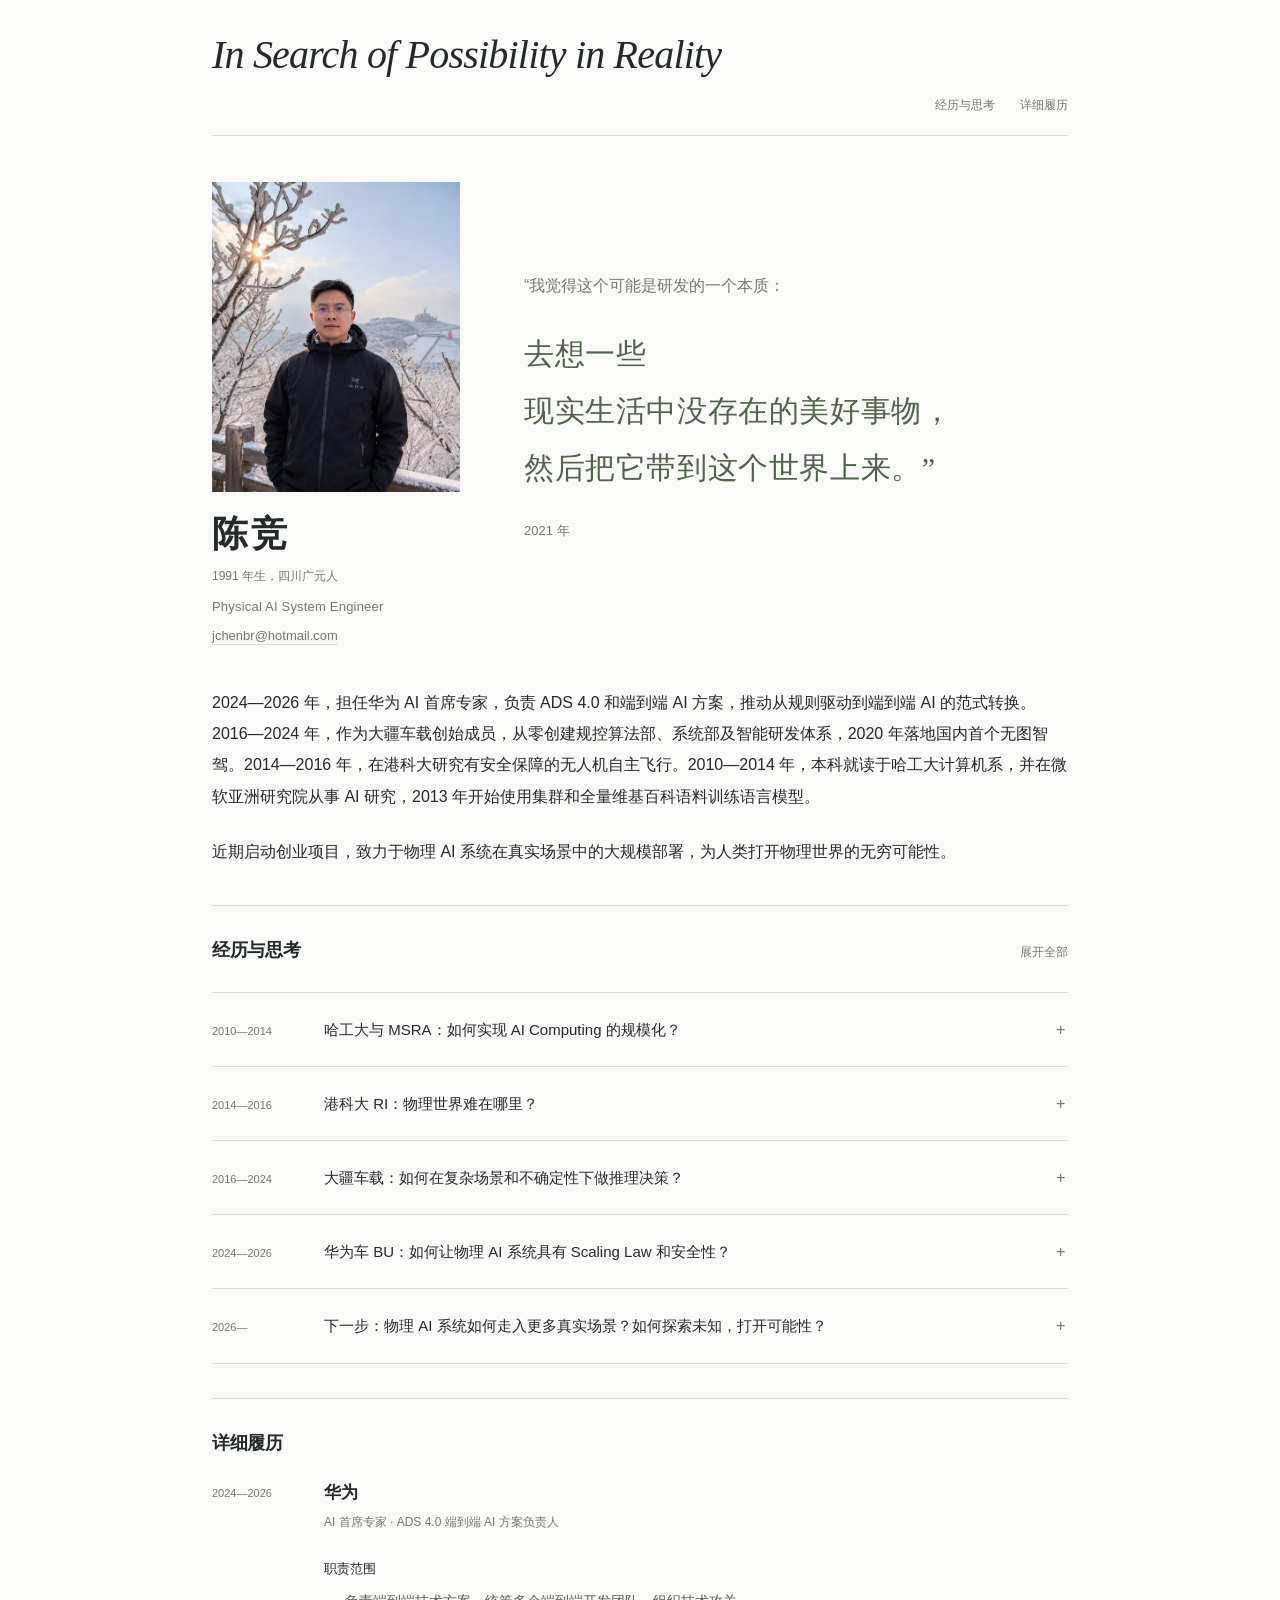
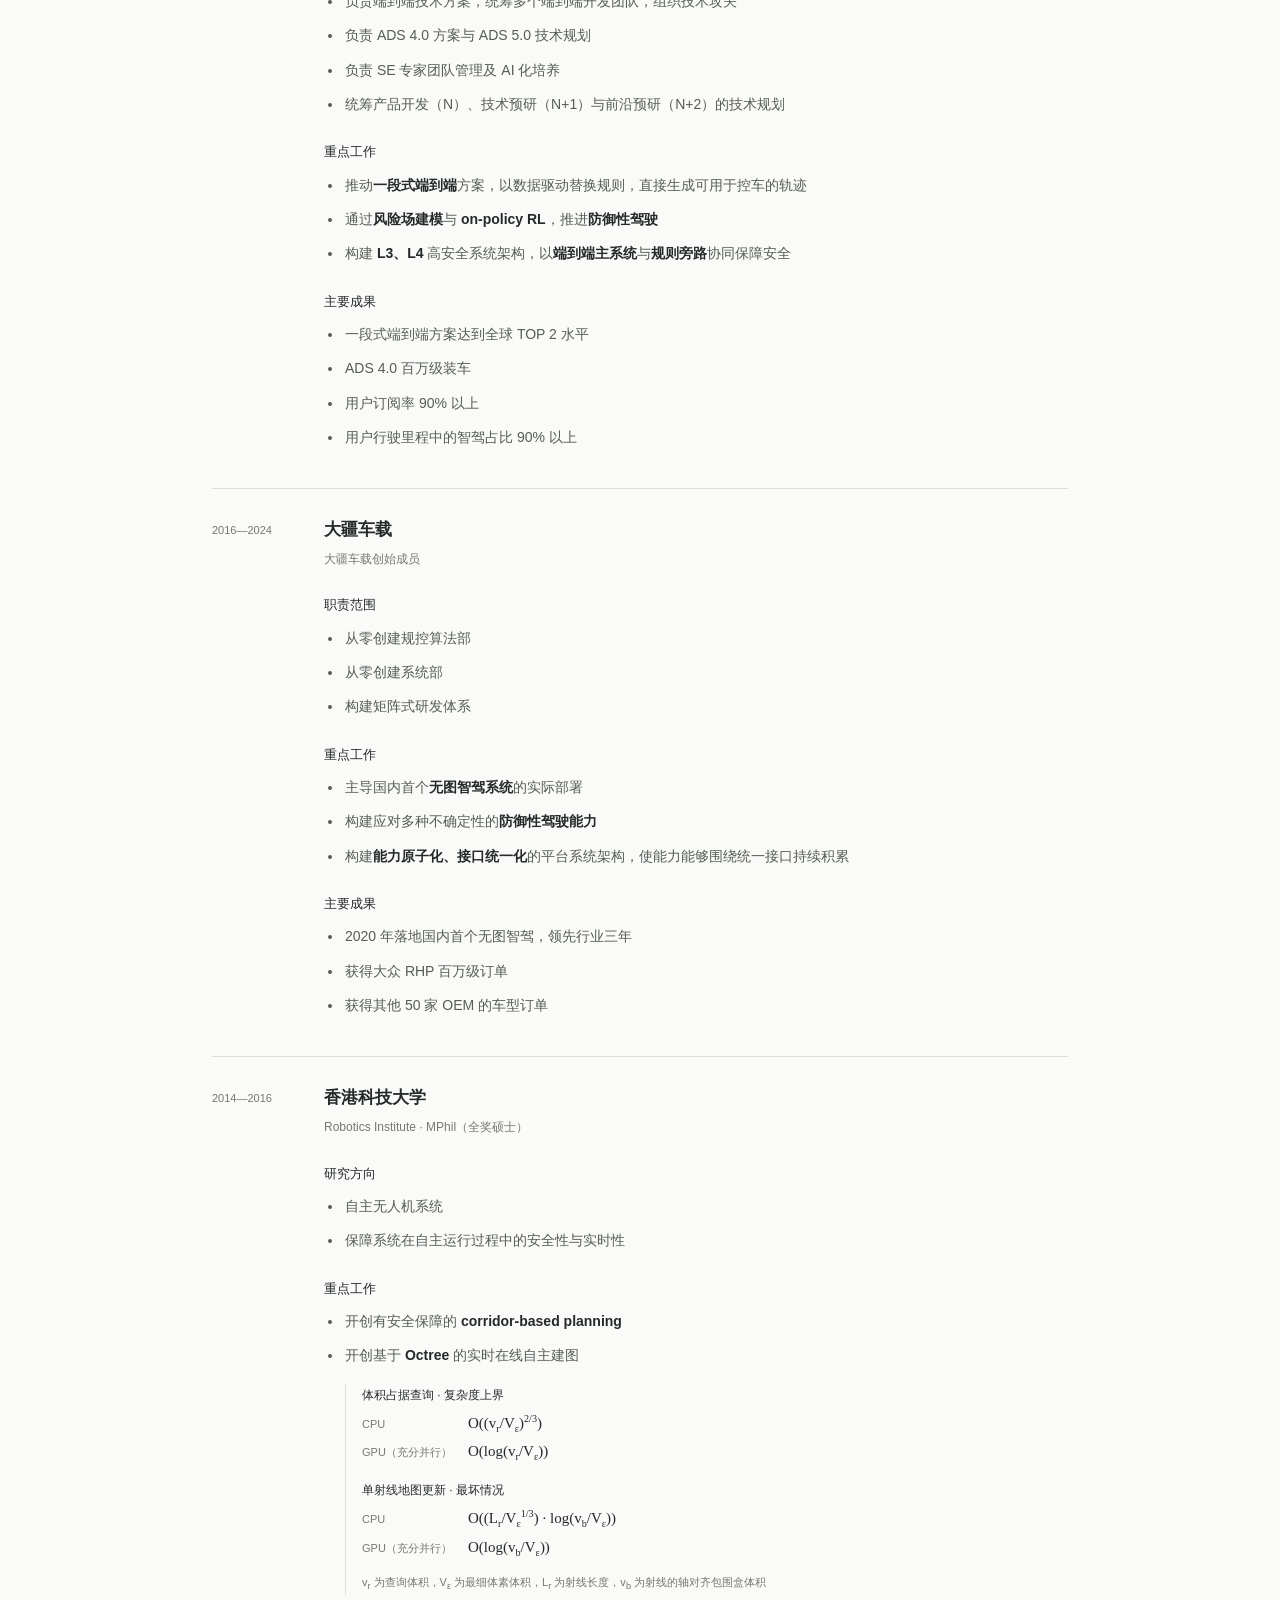
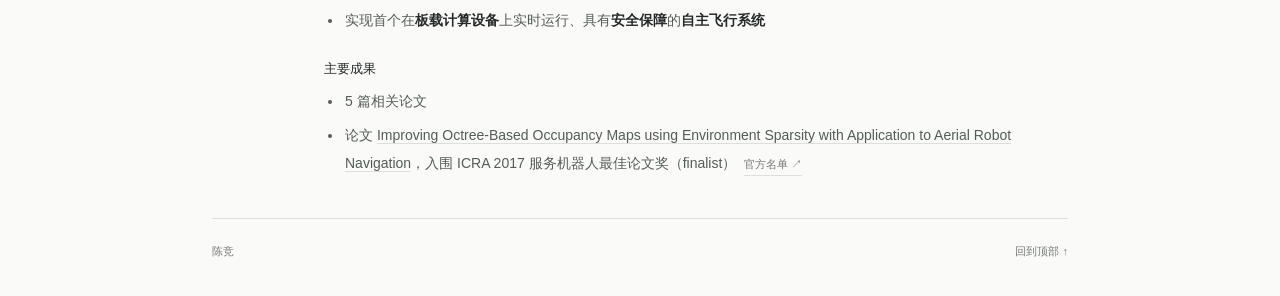
==== index.html @ fc092882 "Refresh published stylesheet reference" ====
<!doctype html>
<html lang="zh-CN">
<head>
<meta charset="utf-8"><meta name="viewport" content="width=device-width,initial-scale=1">
<title>In Search of Possibility in Reality</title>
<meta name="description" content="陈竞，醒物创始人，1991年生，四川广元人。从AI Computing、无人机自主飞行、无图智驾到ADS 4.0，关于物理AI系统、复杂性与不确定性的经历与思考。">
<meta name="theme-color" content="#fafaf8"><link rel="canonical" href="https://chenjing.net/"><link rel="stylesheet" href="styles.css?hash=1bf4bcde50">
</head>
<body><a class="skip" href="#main">跳到正文</a><div class="page">
<header class="header"><h1 class="page-title"><a class="home" href="#main">In Search of Possibility in Reality</a></h1><nav aria-label="主导航"><a href="#journey">经历与思考</a><a href="#resume">详细履历</a></nav></header>
<main id="main">
<section class="intro" aria-labelledby="name">
<div class="hero">
<figure class="portrait-block"><img class="portrait" src="assets/portrait.jpg" alt="陈竞在冬日雪景中的照片" width="1122" height="1402" fetchpriority="high"><figcaption class="identity"><h2 id="name">陈竞</h2><p class="personal">1991 年生，四川广元人</p><p class="position">Physical AI System Engineer</p><p class="email"><a href="mailto:jchenbr@hotmail.com">jchenbr@hotmail.com</a></p></figcaption></figure>
<!-- 引言逐字据旧 BP 第 2 页：tmp/people_restore/candidate.pptx；已核对 tmp/people_restore/render/page-02.png。尚未核对晚点原采访截图。 -->
<figure class="quote-block"><blockquote><p class="quote-lead">“我觉得这个可能是研发的一个本质：</p><p class="quote-main"><span>去想一些</span><span>现实生活中没存在的美好事物，</span><span>然后把它带到这个世界上来。”</span></p></blockquote><figcaption>2021 年</figcaption></figure>
</div>
<div class="intro-description">
<p><span class="year-range">2024—2026 年</span>，担任华为 AI 首席专家，负责 ADS 4.0 和端到端 AI 方案，推动从规则驱动到端到端 AI 的范式转换。<span class="year-range">2016—2024 年</span>，作为大疆车载创始成员，从零创建规控算法部、系统部及智能研发体系，2020 年落地国内首个无图智驾。<span class="year-range">2014—2016 年</span>，在港科大研究有安全保障的无人机自主飞行。<span class="year-range">2010—2014 年</span>，本科就读于哈工大计算机系，并在微软亚洲研究院从事 AI 研究，2013 年开始使用集群和全量维基百科语料训练语言模型。</p>
<p class="thesis">近期启动创业项目，致力于物理 AI 系统在真实场景中的大规模部署，为人类打开物理世界的无穷可能性。</p>
</div></section>
<section class="journey section" id="journey" aria-labelledby="journey-title"><div class="section-heading"><h2 id="journey-title">经历与思考</h2><button class="expand-all" type="button" aria-expanded="false">展开全部</button></div>
<details class="chapter" id="msra"><summary><span class="chapter-date">2010—2014</span><span class="chapter-summary">哈工大与 MSRA：如何实现 AI Computing 的规模化？</span><span class="toggle" aria-hidden="true"></span></summary><div class="chapter-body">
<p>本科期间，我们参加了 ACM-ICPC 编程竞赛，关注如何衡量计算效率，以及通过哪些方法，更高效地使用有限的算力。</p>
<p>2013 年，在微软亚洲研究院（MSRA）围绕语言模型与命名实体识别（NER）开展研究时，我们进一步追问：</p>
<h3>能否将计算能力转化为可扩展的信息处理能力？</h3>
<p><strong>能。这就是 AI Computing。</strong></p>
<p>AI Computing 的规模化，涉及三个核心问题：</p>
<h4>算力：如何让计算资源可规模化扩展？</h4>
<p><strong>集群。</strong></p>
<p>通过集群组织和调度大量节点，让计算资源能够规模化扩展。当时，我们借助约 2,000–3,000 个节点的 Cosmos 集群，开展大规模的数据处理与模型训练。</p>
<h4>数据：如何让数据可规模化扩展？</h4>
<p><strong>互联网数据。</strong></p>
<p>互联网持续积累的自然语言语料，让数据规模能够不断扩展。当时，我们以全量维基百科语料开展语言模型与命名实体识别研究。</p>
<h4>模型：能力能否随规模增长？</h4>
<p><strong>神经网络（Neural Network）。</strong></p>
<p>在当时的探索中，我们发现 SVM、决策树等方法的扩展性并不理想。MLP 则展现出吸收更多数据、学习较统一表征的潜力，减少了对任务特化设计的依赖，也让我们看到了模型能力随数据和计算规模增长的路径。</p>
<p>我始终致力于让 AI Computing 走入现实，随后将这部分研究成果带入 Robotics 领域，开展机器人研究。</p>
</div></details>
<details class="chapter" id="hkust"><summary><span class="chapter-date">2014—2016</span><span class="chapter-summary">港科大 RI：物理世界难在哪里？</span><span class="toggle" aria-hidden="true"></span></summary><div class="chapter-body">
<p class="chapter-role">2014—2016 · 香港科技大学 Robotics Institute · 全奖硕士</p>
<p>在港科大，我研究无人机的实时自主规划，希望让它在对世界了解有限的条件下持续飞行，并获得安全保障。这也让我开始思考物理系统中的三个基本问题。</p>
<h3>物理世界中的系统，相比数字世界难在哪里？</h3>
<p>核心难点是<strong>不确定性，以及它随时间的传播与累积</strong>。</p>
<ul>
<li><strong>动态不确定性</strong>：世界本身就会变化。</li>
<li><strong>观测不确定性</strong>：传感器测出的距离，可能与真实距离有偏差。</li>
<li><strong>执行不确定性</strong>：同样的转弯指令，实际转过的角度可能不同。</li>
<li><strong>时序误差累积</strong>：每一步的小偏差，会影响后续的位置与判断。</li>
</ul>
<p>闭上眼睛走直线，就能体会这种困难：每一步都可能偏一点，又缺少视觉观测来纠正，走得越久，越难确认自己在哪里。</p>
<h3>如何应对多种来源、持续累积的不确定性？</h3>
<p>核心方法是<strong>用冗余应对不确定性</strong>。</p>
<ul>
<li><strong>源头抑制</strong>：选用测量更稳定的传感器、响应更一致的电机。</li>
<li><strong>信息融合</strong>：通过硬件同步对齐观测时刻，让多路信息协同工作。</li>
<li><strong>实时控制</strong>：通过高频观测与反馈，及时修正方向和速度。</li>
</ul>
<h3>智能的本质是做对决策，如何做到正确决策？</h3>
<p>决策的核心是<strong>预演不同选择的后果</strong>。</p>
<ul>
<li><strong>行动空间</strong>：无人机能转多急、停多快，决定了哪些动作来得及做。</li>
<li><strong>后果预测</strong>：前进、绕行或减速后，会到哪里、遇到什么、离目标还有多远。</li>
<li><strong>实时计算</strong>：用有效建模与数据结构，及时推演较远未来的多种影响。</li>
</ul>
<p>最终要决定的是<strong>往哪飞、飞多快、何时转向或停下</strong>，让这些选择服务于任务目标。我的判断标准是：<strong>不确定性保持有界，行动能力覆盖这一范围</strong>。</p>
<h3>研究成果</h3><ul><li>实现具有安全保障的无人机自主飞行研究，并形成相关论文。</li><li>论文 <em>Improving Octree-Based Occupancy Maps using Environment Sparsity with Application to Aerial Robot Navigation</em> 后续入围 ICRA 2017 服务机器人最佳论文奖（Best Service Robotics Paper Award finalist）。<a class="inline-link" href="https://ewh.ieee.org/soc/ras/conf/fullysponsored/icra/2017/www.icra2017.org/conference/awards.html" target="_blank" rel="noopener noreferrer">官方名单 ↗</a></li><li>无人机避障实验设置成为学界事实标准。</li></ul>
</div></details>
<details class="chapter" id="dji"><summary><span class="chapter-date">2016—2024</span><span class="chapter-summary">大疆车载：如何在复杂场景和不确定性下做推理决策？</span><span class="toggle" aria-hidden="true"></span></summary><div class="chapter-body">
<h3>自动驾驶为什么难？</h3>
<p><strong>不确定性与复杂性：</strong>自动驾驶要解决的是复杂系统中的不确定性问题。</p>
<p>不确定性来自真实的物理世界：观测可能不完整，其他参与者的行为也无法完全预知。</p>
<p>复杂性来自驾驶环境中的多类要素及其相互作用。它们不断增加问题的维度，让需要理解和验证的场景组合迅速增长，带来 Bellman 所说的“维度诅咒”：</p>
<ul>
<li><strong>静态空间：</strong>道路边界、路面几何、可通行区域。</li>
<li><strong>语义规则：</strong>车道属性、通行方向、路权。</li>
<li><strong>动态物体：</strong>车辆、行人，以及它们的运动与交互。</li>
</ul>
<h3>无图智驾为什么更难？</h3>
<p><strong>多一个维度的不确定性：</strong>道路结构本身也变成了需要实时理解和判断的对象。</p>
<p>依赖高精地图的方案，通常在系统设计中把地图给出的道路结构当作已知条件，相当于消掉了这一维度的不确定性。无图智驾则要在行驶中自行理解道路结构，并面对这种理解可能不完整、不确定的问题。</p>
<h3>我们怎样应对复杂性？</h3>
<p><strong>系统架构与工程：</strong>这是我建设研发组织与系统工程体系的基本方法，包含三个部分：</p>
<ul>
<li><strong>高内聚低耦合架构：</strong>通过清晰的模块划分与接口，让专业的人在自己的领域发挥能力，减少需要处理的领域外复杂性。在跨领域的结合点，由专门的系统专家负责。</li>
<li><strong>工程积累：</strong>在清晰分工的基础上，把能力拆成可复用的基本单元，实现能力原子化与接口统一化。通过实际部署和反馈，持续积累 benchmark、测试能力、对问题本质的理解与工程 know-how，让这些积累进入后续研发。</li>
<li><strong>可靠性冗余：</strong>提前为信息缺失和能力不足准备其他信息来源与应对手段，让系统在局部信息或能力不可用时仍能工作，提高整体可靠性。</li>
</ul>
<h3>我们怎样解决无图问题？</h3>
<p><strong>多元信息融合：</strong>针对无图增加的道路结构不确定性，用三路信息共同推断道路结构：</p>
<ul>
<li><strong>车道线观测：</strong>根据车道线的位置和走向，直接判断道路结构。</li>
<li><strong>其他车辆行为：</strong>车道线被车辆遮挡时，通过周围车辆的行驶轨迹推断道路走向。</li>
<li><strong>道路边界：</strong>没有清晰车道线、周围也缺少车辆时，通过道路边界判断可通行空间。</li>
</ul>
<h3>在充满不确定性的环境里，怎样做对决策？</h3>
<p><strong>防御性驾驶：</strong>评估整个可行的行为空间，把观测和他人行为的不确定性纳入对未来后果的判断。</p>
<ul>
<li><strong>行为空间：</strong>明确当前有哪些可行行为，把这些选择都纳入评估范围。</li>
<li><strong>观测的不确定性：</strong>例如盲区中可能存在尚未被观测到的车辆或行人，需要考虑它们存在与不存在的可能。</li>
<li><strong>他人行为的不确定性：</strong>其他车辆可能加塞，也可能不加塞；行人可能突然冲出，也可能停在原地。</li>
<li><strong>多种未来下的后果：</strong>结合这两类不确定性，推演未来世界的多种可能演进，评估每个可行行为在不同情形下的后果，再决定采取什么行动。</li>
</ul>
<h3>这些工作带来了什么成果？</h3>
<p><strong>技术落地与商业成果：</strong></p>
<ul>
<li><strong>技术落地：</strong>2020 年，我们做出了<strong class="accent">国内首个无图智驾系统</strong>，领先行业三年，推动了无图智驾的产业落地。</li>
<li><strong>商业成果：</strong>拿下中国首个自动驾驶大单——大众 RHP 项目的<strong class="accent">百万级订单</strong>，为公司带来了重要的业务成果。</li>
</ul>
</div></details>
<details class="chapter" id="huawei"><summary><span class="chapter-date">2024—2026</span><span class="chapter-summary">华为车 BU：如何让物理 AI 系统具有 Scaling Law 和安全性？</span><span class="toggle" aria-hidden="true"></span></summary><div class="chapter-body">
<p><strong>不确定性的数学理解与对应的生成式模型实现。</strong></p>
<ul>
<li><strong>超空间（Hyperspace）</strong>：表征世界的全部可能性。我把世界中全部可能的状态与行为视为一个高维空间，模型首先需要具备表征这个空间的能力。</li>
<li><strong>嵌入空间（Embedding Space）</strong>：在上述空间内学习数据分布，刻画由数据信息所支撑的状态与行为。</li>
<li><strong>价值对齐（Value Alignment）</strong>：在数据所反映的空间中，根据产品价值与安全目标选择行为。</li>
</ul>
<h3>如何让物理 AI 系统具有 Scaling Law？</h3>
<p><strong>通过生成式预训练（Generative Pretraining），让模型先表征可能性，再学习数据分布。</strong></p>
<ul>
<li><strong>模型如何表征世界的全部可能性？</strong><p><strong>用生成式模型（Generative Model）打开表征空间（Representation Space）。</strong></p><p>之前方案的核心问题是<strong>模型的表征能力不足</strong>：大量真实数据中可以做出的行为，也无法被有效表征。因此，首先要突破这一限制，让模型能够表达<strong>Hyperspace</strong>中更丰富的状态与行为。</p></li>
<li><strong>如何在表征空间内学到数据分布？</strong><p><strong>以交叉熵（Cross-Entropy）为目标进行自监督学习（Self-Supervised Learning）。</strong></p><p>之前方案在同一学习过程中需要监督<strong>多个复杂目标</strong>，学习数据分布与满足其他目标混在一起。我的调整是将<strong>其他目标移到后训练</strong>，让<strong>预训练专注于学习数据分布</strong>，在表征空间内刻画数据所反映的<strong>Embedding Space</strong>。</p></li>
</ul>
<p>沿着这条路径，我推动<strong>一段式端到端</strong>，以<strong>数据驱动</strong>替换主链路中的手写规则，<strong>直接输出可用于控车的轨迹</strong>。</p>
<h3>如何保证安全？</h3>
<p><strong>通过价值对齐，让模型按产品价值与安全要求选择行为。</strong></p>
<p>在<strong>后训练中引入产品价值与安全目标</strong>，通过<strong>同策略强化学习（On-Policy Reinforcement Learning）</strong>完成<strong>Alignment</strong>，并结合<strong>风险场（Risk Field）</strong>形成<strong>防御性驾驶</strong>能力。预训练负责学到数据分布，后训练负责在这个基础上学习怎样选择行为。</p>
<h3>如何保证可靠性？</h3>
<p><strong>通过系统冗余保障可靠性。</strong></p>
<p>AI 系统可能失效。面对智能驾驶这样的<strong>复杂系统</strong>，我把<strong>传统规则系统</strong>作为<strong>AI 主系统的旁路冗余</strong>，在<strong>主系统失效时介入</strong>，避免在正常运行时持续干预模型、制约其能力扩展。这也是我面向<strong>L3、L4</strong>推进的<strong>端到端主系统＋规则旁路辅助</strong>架构。</p>
<h3>这些工作最终带来了什么？</h3>
<p>端到端方案实现了<strong>更拟人的驾驶体验</strong>，安全性实现<strong>一个数量级的提升</strong>。ADS 4.0 达到<strong class="accent">百万级装车</strong>，用户订阅率<strong class="accent">超过 90%</strong>，平均用户智驾使用里程占比也<strong class="accent">超过 90%</strong>。</p>
<p>公司也在中国电动汽车百人会论坛上宣布，将<strong>AI 算力投入扩大至原来的五倍</strong>，继续投入这条以数据与计算驱动能力增长的技术路径。</p>
<div class="references" aria-label="ADS 4 产品背景资料"><a href="https://auto.huawei.com/cn/news/2025/huawei-qiankun-intelligent-technology-launch" target="_blank" rel="noopener noreferrer">ADS 4 官方发布 ↗</a></div>
</div></details>
<details class="chapter" id="outlook">
    <summary>
      <span class="chapter-date">2026—</span>
      <span class="chapter-summary" id="outlook-title">下一步：物理 AI 系统如何走入更多真实场景？如何探索未知，打开可能性？</span>
      <span class="toggle" aria-hidden="true"></span>
    </summary>
    <div class="chapter-body">
      <h3>物理 AI 系统的长期商业价值在哪里？</h3>
      <p><strong>部署：在真实场景中形成工程积累。这种工程积累无法被体系化知识取代，并将成为 AI 长期依赖的知识与信息库。</strong></p>
      <h4>AI 为什么不会取代这些工程积累？</h4>
      <p><strong>智能的本质是能力的泛化，而不是对已有信息的过拟合（overfitting）。</strong></p>
      <p>真实部署产生大量具体信息：某种零部件在什么条件下失效，哪些组件组合能够稳定工作，某个场景中的问题经过什么调整得到解决。这些信息具有使用价值，但没有必要全部变成模型需要死记硬背的内容。</p>
      <p>即使 AI 能够通过自主探索重新获得这些信息，也没有必要让每个系统重复经历相同的试错。已有经验可以直接利用，探索则应投入尚未解决的问题。</p>
      <p><strong>智能在进化中找到的、处理这类信息的最优路径，就是信息检索 + 上下文学习（In-Context Learning）。</strong>检索已有经验，在当前任务中理解和运用，无需把所有信息固化进模型，也无需重复探索。这使真实部署形成的工程积累，成为 AI 长期依赖的外部知识库。</p>
      <h4>为什么工程积累如此关键？</h4>
      <p><strong>物理世界中的错误，后果成本极高。</strong></p>
      <p>一次错误可能意味着设备损坏、生产中断，甚至人身伤害。系统能否长期可靠运行，需要在真实使用中不断发现问题、修正设计、验证改进。</p>
      <p>以汽车为例，大众、丰田这样的传统车企，长期积累了零部件选型、制造工艺、供应商协同与故障处理经验。这些积累支撑产品的可靠性，也支撑更大规模的生产与销售。丰田的质量体系就持续吸收现场问题、售后反馈与供应商验证，将经验转化为改进。<a class="inline-link" href="https://www.toyota-global.com/company/history_of_toyota/75years/data/company_information/quality/quality_assurance.html" target="_blank" rel="noopener noreferrer">丰田质量体系历史 ↗</a></p>
      <p>中国新能源汽车的发展，也体现了提前积累的价值。政策支持、持续投入与大规模应用，逐步形成了制造经验、产业协同和供应链优势。后来者即使拥有优秀人才和先进想法，也仍然需要经历实际生产、部署与反馈的过程。<a class="inline-link" href="https://www.iea.org/reports/what-next-for-the-global-car-industry/executive-summary" target="_blank" rel="noopener noreferrer">IEA 汽车产业报告 ↗</a></p>
      <h3>AI 系统如何自主探索未知，为人类打开可能性？</h3>
      <p><strong>元能力：</strong>让系统理解自己能够采取哪些行动，以及这些行动对自身认知、能力与不确定性的影响，并据此主动探索和成长。</p>
      <ul>
        <li>
          <p><strong>AI 如何理解已知与未知，并作出不同的应对？</strong></p>
          <p><strong>元认知：</strong>认识自身知识与能力的边界，区分已有依据的判断与仍缺少信息的问题，让行动与自身的认知和能力相匹配。</p>
        </li>
        <li>
          <p><strong>AI 如何主动改变自身的信息与能力？</strong></p>
          <p><strong>元行为：</strong>理解行动如何改变自身的信息、能力与不确定性，并据此主动选择行动，获取信息、积累经验、拓展能力。</p>
        </li>
        <li>
          <p><strong>AI 如何持续提升自己应对未知的学习能力？</strong></p>
          <p><strong>元学习：</strong>利用行动与反馈，持续检验和改进自己的学习方法，使系统面对新的未知时，能够更好地获取信息、更新认知并提升能力。</p>
        </li>
        <li>
          <p><strong>AI 自主探索的信息与价值从哪里来？</strong></p>
          <p><strong>真实世界：</strong>真实世界既是信息的源泉，也是价值的源泉。系统必须在真实世界中部署，从交互中获得数据与反馈，并在现实需求中找到探索与进化的方向。</p>
        </li>
      </ul>
      <p>我致力于让 AI 在现实场景中自主探索世界的未知，为人类打开无穷的可能性。</p>
    </div>
  </details>
</section>
<section class="section resume" id="resume" aria-labelledby="resume-title">
<h2 id="resume-title">详细履历</h2>
<article class="resume-entry" aria-labelledby="resume-huawei-title">
<p class="resume-date">2024—2026</p>
<div class="resume-body">
<h3 id="resume-huawei-title">华为</h3>
<p class="resume-role">AI 首席专家 · ADS 4.0 端到端 AI 方案负责人</p>
<h4>职责范围</h4>
<ul><li>负责端到端技术方案，统筹多个端到端开发团队，组织技术攻关</li><li>负责 ADS 4.0 方案与 ADS 5.0 技术规划</li><li>负责 SE 专家团队管理及 AI 化培养</li><li>统筹产品开发（N）、技术预研（N+1）与前沿预研（N+2）的技术规划</li></ul>
<h4>重点工作</h4>
<ul><li>推动<strong>一段式端到端</strong>方案，以数据驱动替换规则，直接生成可用于控车的轨迹</li><li>通过<strong>风险场建模</strong>与 <strong>on-policy RL</strong>，推进<strong>防御性驾驶</strong></li><li>构建 <strong>L3、L4</strong> 高安全系统架构，以<strong>端到端主系统</strong>与<strong>规则旁路</strong>协同保障安全</li></ul>
<h4>主要成果</h4>
<ul class="resume-outcomes"><li>一段式端到端方案达到全球 TOP 2 水平</li><li>ADS 4.0 百万级装车</li><li>用户订阅率 90% 以上</li><li>用户行驶里程中的智驾占比 90% 以上</li></ul>
</div>
</article>
<article class="resume-entry" aria-labelledby="resume-dji-title">
<p class="resume-date">2016—2024</p>
<div class="resume-body">
<h3 id="resume-dji-title">大疆车载</h3>
<p class="resume-role">大疆车载创始成员</p>
<h4>职责范围</h4>
<ul><li>从零创建规控算法部</li><li>从零创建系统部</li><li>构建矩阵式研发体系</li></ul>
<h4>重点工作</h4>
<ul><li>主导国内首个<strong>无图智驾系统</strong>的实际部署</li><li>构建应对多种不确定性的<strong>防御性驾驶能力</strong></li><li>构建<strong>能力原子化、接口统一化</strong>的平台系统架构，使能力能够围绕统一接口持续积累</li></ul>
<h4>主要成果</h4>
<ul class="resume-outcomes"><li>2020 年落地国内首个无图智驾，领先行业三年</li><li>获得大众 RHP 百万级订单</li><li>获得其他 50 家 OEM 的车型订单</li></ul>
</div>
</article>
<article class="resume-entry" aria-labelledby="resume-hkust-title">
<p class="resume-date">2014—2016</p>
<div class="resume-body">
<h3 id="resume-hkust-title">香港科技大学</h3>
<p class="resume-role">Robotics Institute · MPhil（全奖硕士）</p>
<h4>研究方向</h4>
<ul><li>自主无人机系统</li><li>保障系统在自主运行过程中的安全性与实时性</li></ul>
<h4>重点工作</h4>
<ul><li>开创有安全保障的 <strong>corridor-based planning</strong></li><li>开创基于 <strong>Octree</strong> 的实时在线自主建图
<div class="resume-complexity" aria-label="Octree 查询与更新复杂度">
<dl>
<div><dt>体积占据查询 · 复杂度上界</dt><dd><span class="compute-label">CPU</span><span class="equation" role="math" aria-label="O((v_r/V_epsilon)^(2/3))">O((v<sub>r</sub>/V<sub>ε</sub>)<sup>2/3</sup>)</span></dd><dd><span class="compute-label">GPU（充分并行）</span><span class="equation" role="math" aria-label="O(log(v_r/V_epsilon))">O(log(v<sub>r</sub>/V<sub>ε</sub>))</span></dd></div>
<div><dt>单射线地图更新 · 最坏情况</dt><dd><span class="compute-label">CPU</span><span class="equation" role="math" aria-label="O((L_r/V_epsilon^(1/3)) * log(v_b/V_epsilon))">O((L<sub>r</sub>/V<sub>ε</sub><sup>1/3</sup>) · log(v<sub>b</sub>/V<sub>ε</sub>))</span></dd><dd><span class="compute-label">GPU（充分并行）</span><span class="equation" role="math" aria-label="O(log(v_b/V_epsilon))">O(log(v<sub>b</sub>/V<sub>ε</sub>))</span></dd></div>
</dl>
<p class="resume-symbols">v<sub>r</sub> 为查询体积，V<sub>ε</sub> 为最细体素体积，L<sub>r</sub> 为射线长度，v<sub>b</sub> 为射线的轴对齐包围盒体积</p>
</div>
</li><li>实现首个在<strong>板载计算设备</strong>上实时运行、具有<strong>安全保障</strong>的<strong>自主飞行系统</strong></li></ul>
<h4>主要成果</h4>
<ul class="resume-outcomes"><li>5 篇相关论文</li><li>论文 <a class="resume-paper" href="https://ieeexplore.ieee.org/document/7989419/" target="_blank" rel="noopener noreferrer">Improving Octree-Based Occupancy Maps using Environment Sparsity with Application to Aerial Robot Navigation</a>，入围 ICRA 2017 服务机器人最佳论文奖（finalist）<a class="resume-reference" href="https://ewh.ieee.org/soc/ras/conf/fullysponsored/icra/2017/www.icra2017.org/conference/awards.html" target="_blank" rel="noopener noreferrer">官方名单 ↗</a></li></ul>
</div>
</article>
</section>
</main><footer><span>陈竞</span><a href="#main">回到顶部 ↑</a><span class="print-domain">chenjing.net</span></footer>
</div><script src="script.js"></script></body></html>
---- styles.css ----
:root{--bg:#fafaf8;--ink:#242a29;--muted:#747974;--body:#545d57;--line:#dedfd9;--accent:#b34d2c;--font:Arial,"PingFang SC","Microsoft YaHei",sans-serif}*{box-sizing:border-box}html{scroll-behavior:smooth;scroll-padding-top:32px}body{margin:0;background:var(--bg);color:var(--ink);font-family:var(--font);font-size:15px;line-height:1.95;-webkit-font-smoothing:antialiased}a{color:inherit;text-decoration:none}button{font:inherit}a:focus-visible,button:focus-visible,summary:focus-visible{outline:2px solid var(--accent);outline-offset:5px}.skip{position:fixed;top:-80px;left:16px;padding:8px 14px;background:var(--ink);color:white;z-index:10}.skip:focus{top:10px}.page{max-width:1000px;margin:auto;padding:0 72px}.header{height:88px;display:flex;justify-content:space-between;align-items:center;border-bottom:1px solid var(--line);font-size:12px;color:var(--muted)}.home{letter-spacing:.025em}nav{display:flex;align-items:center;gap:25px}.print,.expand-all{padding:0;border:0;background:none;cursor:pointer;font-size:12px;color:var(--muted)}nav a:hover,.print:hover,.expand-all:hover,footer a:hover{color:var(--accent)}.intro{display:grid;grid-template-columns:minmax(0,1fr) 112px;gap:24px 48px;padding:46px 0 34px}.identity{grid-column:1;grid-row:1}h1{font-size:44px;line-height:1.3;letter-spacing:-.04em;margin:0 0 8px;font-weight:600}.position{font-size:14px;color:var(--muted);margin:0}.portrait{display:block;grid-column:2;grid-row:1;width:112px;height:136px;object-fit:cover;object-position:50% 46%}.intro-description{grid-column:1/-1}.intro-description p{margin:0 0 15px}.intro-description p:last-child{margin-bottom:0;color:var(--muted);font-size:14px}.opening{font-size:17px;font-weight:500}.section{padding:30px 0 34px;border-top:1px solid var(--line)}h2{font-size:18px;line-height:1.6;font-weight:600;letter-spacing:-.02em;margin:0 0 18px}.section-heading{display:flex;align-items:baseline;justify-content:space-between;gap:20px}.section-heading h2{margin-bottom:12px}.section-intro{font-size:14px;color:var(--muted);margin:0 0 24px}.chapter{border-top:1px solid var(--line)}.chapter:last-child{border-bottom:1px solid var(--line)}.chapter>summary{display:grid;grid-template-columns:94px minmax(0,1fr) 12px;align-items:baseline;gap:18px;padding:21px 0;list-style:none;cursor:pointer}.chapter>summary::-webkit-details-marker{display:none}.chapter-date{font-size:11px;color:var(--muted);font-variant-numeric:tabular-nums;white-space:nowrap}.chapter-summary{font-size:15px;line-height:1.8;font-weight:500}.toggle:after{content:"+";font-size:16px;color:var(--muted)}.chapter[open]>summary .toggle:after{content:"−"}.chapter>summary:hover .chapter-summary{color:var(--accent)}.chapter-body{padding:0 30px 30px 112px;font-size:14px;color:var(--body);line-height:1.95}.chapter-body>p{margin:0 0 15px}.chapter-body>p:last-child{margin-bottom:0}.chapter-role{font-size:12px;color:var(--muted)}h3{font-size:15px;font-weight:600;line-height:1.7;color:var(--ink);margin:25px 0 10px}.chapter-body ul,.chapter-body ol,.outlook ul{padding-left:20px;margin:12px 0 18px}.chapter-body li,.outlook li{padding-left:3px;margin:9px 0}.chapter-body strong,.outlook strong{font-weight:500;color:var(--ink)}.chapter-body .accent{color:var(--accent)}.chapter-body em{font-style:normal;color:var(--ink)}.inline-link{color:var(--accent);font-size:12px;white-space:nowrap}.references{display:flex;flex-wrap:wrap;gap:10px 24px;margin:18px 0 0;font-size:11px;color:var(--muted)}.references a{border-bottom:1px solid var(--line);padding-bottom:2px}.references a:hover,.inline-link:hover{color:var(--accent)}.outlook{font-size:14px;color:var(--body)}.outlook h2{color:var(--ink)}.outlook p{margin:0 0 16px}.outlook p:last-child{margin-bottom:0}.outlook ul{margin:15px 0 18px}footer{display:flex;justify-content:space-between;align-items:center;border-top:1px solid var(--line);padding:22px 0 34px;font-size:11px;color:var(--muted)}.print-domain{display:none}@media(min-width:1500px){.page{max-width:1050px;padding:0 85px}}@media(max-width:760px){.page{padding:0 32px}.header{height:74px}nav{gap:20px}.intro{padding:36px 0 30px;gap:24px 30px}.chapter>summary{grid-template-columns:80px minmax(0,1fr) 12px;gap:14px}.chapter-body{padding-left:94px;padding-right:0}.intro-description{font-size:14px}.opening{font-size:16px}}@media(max-width:500px){html{scroll-padding-top:24px}.page{padding:0 24px}.header{height:66px;font-size:11px}nav{gap:18px}.print{display:none}.intro{grid-template-columns:minmax(0,1fr) 88px;gap:23px 18px;padding:32px 0 28px}h1{font-size:34px;margin-bottom:6px}.position{font-size:12px}.portrait{width:88px;height:112px}.intro-description{font-size:14px}.intro-description p{margin-bottom:14px}.intro-description p:last-child{font-size:12px}.opening{font-size:15px}.section{padding:26px 0 30px}h2{font-size:17px}.section-heading{gap:12px}.expand-all{font-size:11px}.section-intro{font-size:12px;margin-bottom:20px}.chapter>summary{grid-template-columns:minmax(0,1fr) 12px;gap:4px 15px;padding:18px 0}.chapter-date{grid-column:1;grid-row:1;font-size:10px}.chapter-summary{grid-column:1;grid-row:2;font-size:14px}.toggle{grid-column:2;grid-row:1/3;align-self:center}.chapter-body{padding:0 0 25px;font-size:13px;line-height:1.95}.chapter-role{font-size:11px}h3{font-size:14px;margin-top:23px}.chapter-body ul,.chapter-body ol,.outlook ul{padding-left:17px}.chapter-body li,.outlook li{padding-left:1px}.outlook{font-size:13px}.references{font-size:10px;gap:8px 18px}}@media(prefers-reduced-motion:reduce){html{scroll-behavior:auto}}@media print{@page{size:A4;margin:18mm}body{background:white;font-size:10pt;line-height:1.7}.page{max-width:none;padding:0}.header{height:28px;padding-bottom:10px}nav,.expand-all{display:none}.intro{grid-template-columns:1fr 88px;gap:18px 30px;padding:24px 0}.portrait{width:88px;height:110px}h1{font-size:28px}.position{font-size:10px}.opening{font-size:11px}.intro-description{font-size:10px}.intro-description p:last-child{font-size:9px}.section{padding:22px 0}h2{font-size:13px}.section-intro{font-size:9px}.chapter>summary{padding:15px 0;gap:15px;grid-template-columns:78px 1fr 10px;break-after:avoid}.chapter-date{font-size:8px}.chapter-summary{font-size:11px}.chapter-body{font-size:10px;line-height:1.7;padding:0 0 20px 93px}.chapter-role{font-size:9px}h3{font-size:11px;break-after:avoid}.outlook{font-size:10px}.chapter-body li,.outlook li{break-inside:avoid}.references,.inline-link{font-size:8px}footer{padding:15px 0;font-size:8px}footer>a{display:none}.print-domain{display:inline}.toggle{display:none}}

.chapter-date small{display:block;font-size:10px;line-height:1.8;color:var(--muted);margin-top:3px}@media(max-width:500px){.chapter-date small{display:inline;font-size:10px;margin-left:10px;margin-top:0}}@media print{.chapter-date small{font-size:7px}}

.year-range{white-space:nowrap}

.intro-description p.thesis{font-size:15px;color:var(--ink)}@media(max-width:500px){.intro-description p.thesis{font-size:14px}}@media print{.intro-description p.thesis{font-size:10px}}

.resume{font-size:14px;color:var(--body)}.resume>h2{color:var(--ink)}.resume-entry{display:grid;grid-template-columns:94px minmax(0,1fr);gap:18px;padding:27px 0 30px;border-top:1px solid var(--line)}.resume-entry:first-of-type{padding-top:4px;border-top:0}.resume-entry:last-child{padding-bottom:0}.resume-date{margin:4px 0 0;font-size:11px;font-variant-numeric:tabular-nums;color:var(--muted);white-space:nowrap}.resume-body{min-width:0}.resume-body h3{font-size:17px;margin:0 0 3px}.resume-role{font-size:12px;color:var(--muted);margin:0 0 18px}.resume-body h4{font-size:13px;line-height:1.8;font-weight:500;color:var(--ink);margin:22px 0 8px}.resume-body ul{padding-left:19px;margin:8px 0 0}.resume-body li{padding-left:2px;margin:7px 0}.resume-body strong{font-weight:600;color:var(--ink)}.resume-complexity{border-left:1px solid var(--line);padding-left:16px;margin:14px 0 12px}.resume-complexity dl{margin:0}.resume-complexity dl>div+div{margin-top:14px}.resume-complexity dt{font-size:12px;font-weight:500;color:var(--ink);margin-bottom:4px}.resume-complexity dd{display:flex;flex-wrap:wrap;align-items:baseline;gap:2px 10px;margin:3px 0}.compute-label{min-width:96px;font-size:11px;color:var(--muted)}.equation{display:inline-block;font-family:"Times New Roman",serif;font-size:15px;line-height:1.7;white-space:nowrap;color:var(--ink)}.equation sub,.equation sup{font-size:.68em;line-height:0}.resume-symbols{font-size:11px;line-height:1.85;color:var(--muted);margin:12px 0 0}.resume-reference{display:inline-block;font-size:11px;color:var(--muted);border-bottom:1px solid var(--line);margin-left:8px;white-space:nowrap}.resume-reference:hover{color:var(--accent)}
@media(max-width:760px){.resume-entry{grid-template-columns:80px minmax(0,1fr);gap:14px}}
@media(max-width:500px){.resume{font-size:13px}.resume-entry{grid-template-columns:minmax(0,1fr);gap:5px;padding:24px 0}.resume-date{font-size:10px;margin-top:0}.resume-body h3{font-size:16px}.resume-role{font-size:11px;margin-bottom:16px}.resume-body h4{font-size:12px;margin-top:20px}.resume-body ul{padding-left:17px}.resume-body li{padding-left:1px}.resume-complexity{padding-left:12px}.resume-complexity dt{font-size:11px}.compute-label{min-width:88px;font-size:10px}.equation{font-size:14px}.resume-symbols{font-size:10px}.resume-reference{font-size:10px}}
@media print{.resume{font-size:10px}.resume-entry{grid-template-columns:78px minmax(0,1fr);gap:15px;padding:20px 0}.resume-date{font-size:8px}.resume-body h3{font-size:12px;break-after:avoid}.resume-role{font-size:9px}.resume-body h4{font-size:10px;margin-top:16px;break-after:avoid}.resume-body li{break-inside:avoid}.resume-complexity{break-inside:avoid;padding-left:12px}.resume-complexity dt{font-size:9px}.compute-label{font-size:8px;min-width:78px}.equation{font-size:11px}.resume-symbols,.resume-reference{font-size:8px}}
.resume-paper{border-bottom:1px solid var(--line)}.resume-paper:hover{color:var(--accent)}

/* Approved overview: portrait and personal details alongside the 2021 quote. */
.intro{display:block;padding:46px 0 38px}
.intro .hero{display:grid;grid-template-columns:248px minmax(0,1fr);column-gap:64px;align-items:center;margin-bottom:40px}
.intro .portrait-block,.intro .quote-block{margin:0;min-width:0}
.intro .portrait{width:248px;height:310px;max-width:100%;object-position:50% 50%}
.intro .identity{margin-top:20px}
.intro #name{font-family:"Songti SC","Noto Serif CJK SC",serif;font-size:36px;line-height:1.25;letter-spacing:3px;margin:0 0 9px}
.intro .personal{font-size:12px;line-height:1.7;margin:0 0 9px;color:var(--muted)}
.intro .position{font-size:13px;line-height:1.7;letter-spacing:.015em;margin:0}
.intro .email{font-size:13px;line-height:1.7;margin:7px 0 0;overflow-wrap:anywhere}
.intro .email a{color:var(--muted);text-decoration:underline;text-decoration-color:var(--line);text-underline-offset:4px}
.intro .email a:hover{color:var(--accent);text-decoration-color:currentColor}
.intro .quote-block{padding:8px 0 24px}
.intro blockquote{margin:0}
.intro .quote-lead{font-size:16px;line-height:1.9;color:var(--muted);margin:0 0 24px}
.intro .quote-main{font-family:"Songti SC","Noto Serif CJK SC",serif;font-size:30px;font-weight:400;line-height:1.9;letter-spacing:.02em;margin:0;color:#52634d}
.intro .quote-main span{display:block}
.intro .quote-block figcaption{font-size:13px;line-height:1.7;color:var(--muted);margin-top:24px}
.intro-description p{font-size:16px;line-height:1.95;margin:0 0 24px}
.intro-description p.thesis{font-size:16px;line-height:1.95;color:var(--ink);margin:0}
.journey .section-heading{margin-bottom:15px}
@media(max-width:899px){.intro .hero{grid-template-columns:192px minmax(0,1fr);column-gap:40px}.intro .portrait{width:192px;height:240px}.intro .quote-main{font-size:25px}.intro .quote-lead{font-size:14px;margin-bottom:20px}.intro .quote-block figcaption{margin-top:20px}.intro #name{font-size:32px}}
@media(max-width:599px){.intro{padding:32px 0 30px}.intro .hero{grid-template-columns:120px minmax(0,1fr);gap:24px;align-items:start;margin-bottom:30px}.intro .portrait{width:120px;height:150px}.intro .identity{margin-top:16px}.intro #name{font-size:28px;letter-spacing:2px;margin-bottom:8px}.intro .personal{font-size:11px}.intro .position,.intro .email{font-size:11px;line-height:1.65}.intro .quote-block{padding:0}.intro .quote-lead{font-size:12px;line-height:1.8;margin-bottom:16px}.intro .quote-main{font-size:20px;line-height:1.9;letter-spacing:0}.intro .quote-block figcaption{font-size:12px;margin-top:18px}.intro-description p,.intro-description p.thesis{font-size:14px;line-height:1.95}.intro-description p{margin-bottom:20px}}
@media(max-width:359px){.intro .hero{grid-template-columns:100px minmax(0,1fr);gap:20px}.intro .portrait{width:100px;height:125px}.intro .quote-main{font-size:18px}}
@media print{.intro{padding:24px 0}.intro .hero{grid-template-columns:120px minmax(0,1fr);column-gap:32px;margin-bottom:24px;break-inside:avoid}.intro .portrait{width:120px;height:150px}.intro .identity{margin-top:12px}.intro #name{font-size:22px}.intro .personal,.intro .position,.intro .email{font-size:8px}.intro .quote-lead{font-size:10px;margin-bottom:14px}.intro .quote-main{font-size:18px}.intro .quote-block figcaption{font-size:9px;margin-top:14px}.intro-description p,.intro-description p.thesis{font-size:10px;line-height:1.7}}

#outlook .chapter-body h4{font-size:14px;font-weight:600;line-height:1.7;color:var(--ink);margin:25px 0 10px}@media(max-width:500px){#outlook .chapter-body h4{font-size:13px}}@media print{#outlook .chapter-body h4{font-size:10px;break-after:avoid}}

.header{gap:24px}.home{line-height:1.6}.header nav{flex-shrink:0}@media(max-width:500px){.header{gap:18px}.home{max-width:170px}}

/* The personal motto is the first, full-width page heading. */
.header{display:block;height:auto;padding:30px 0 18px}
.page-title{font-family:Georgia,"Times New Roman",serif;font-size:40px;font-style:italic;font-weight:400;line-height:1.25;letter-spacing:-.02em;margin:0}
.header .home{display:block;max-width:none;font-size:inherit;line-height:inherit;letter-spacing:inherit;color:var(--ink)}
.header nav{justify-content:flex-end;margin-top:14px;font-size:12px}
@media(max-width:760px){.header{padding:28px 0 16px}.page-title{font-size:34px}}
@media(max-width:500px){.header{padding:25px 0 16px}.page-title{font-size:30px;line-height:1.25}.header nav{font-size:11px;margin-top:16px}}
@media print{.header{padding:0 0 15px;height:auto}.page-title{font-size:22px}}
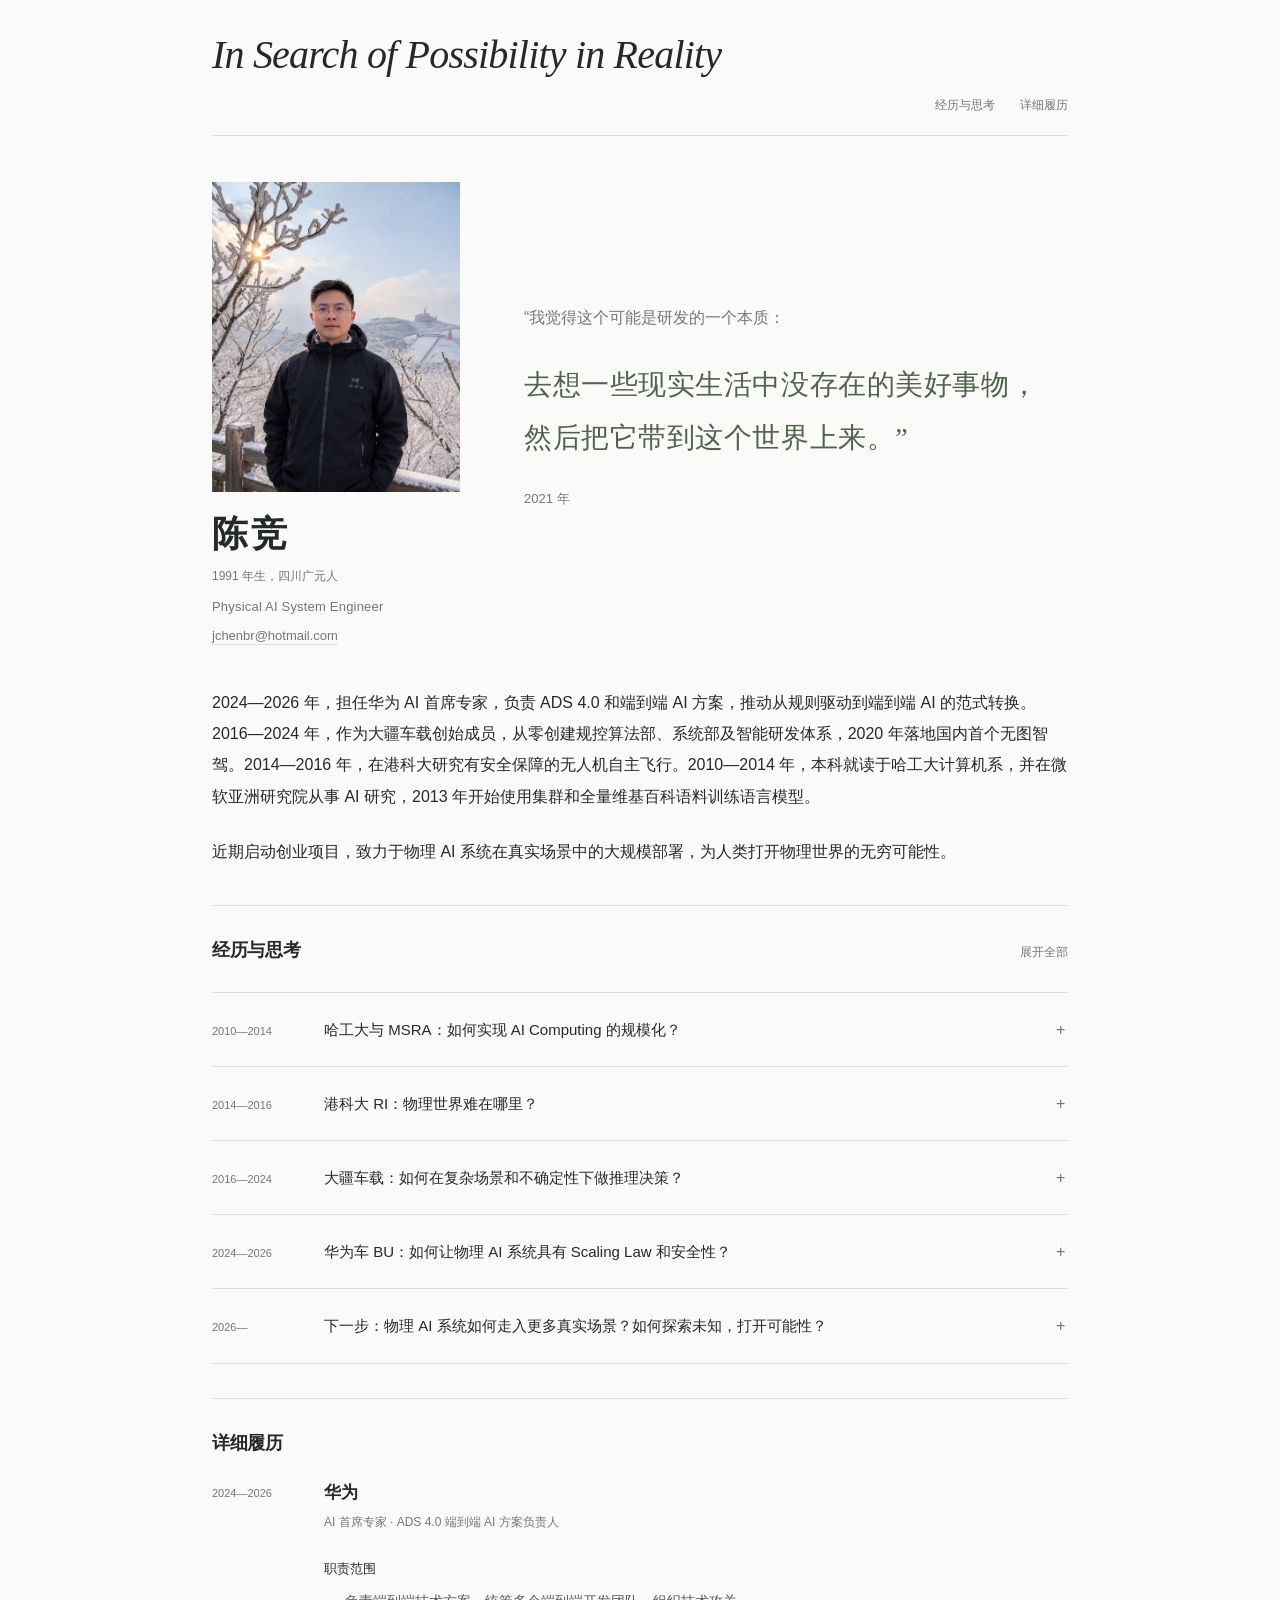
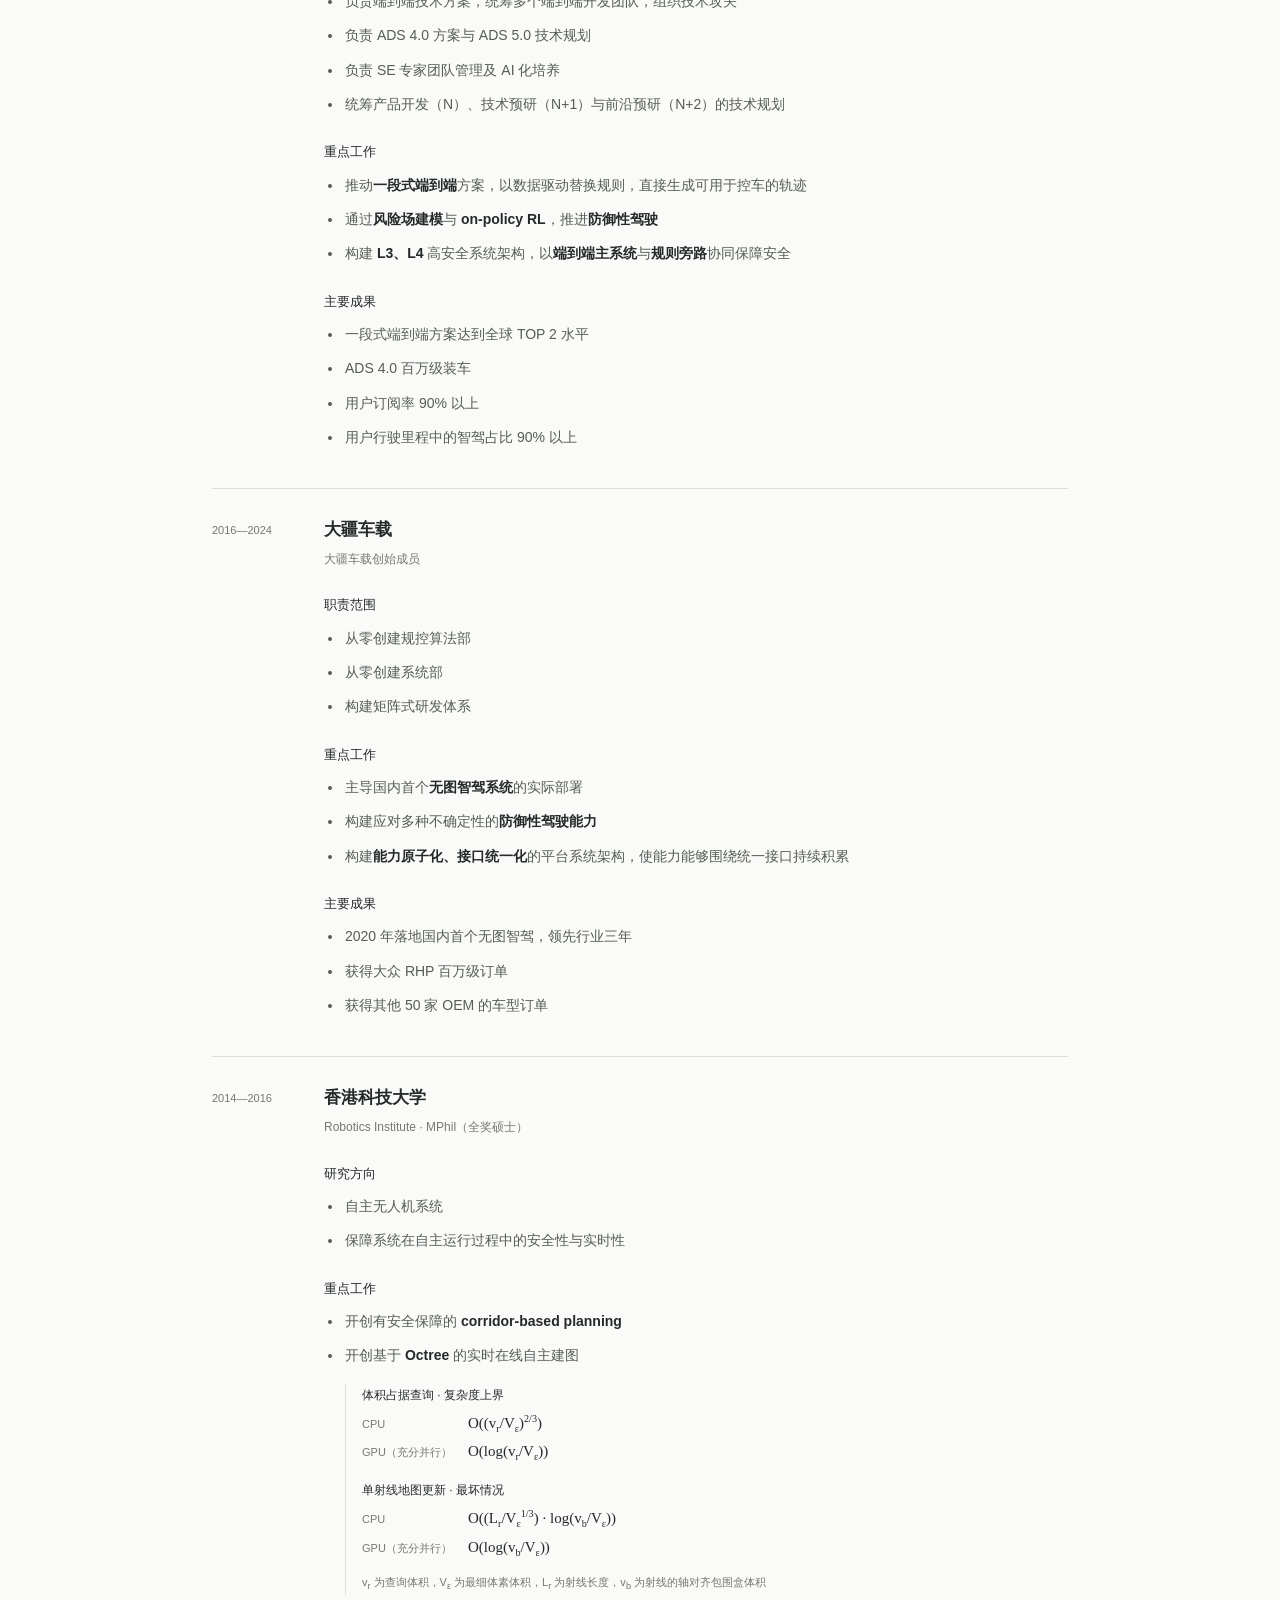
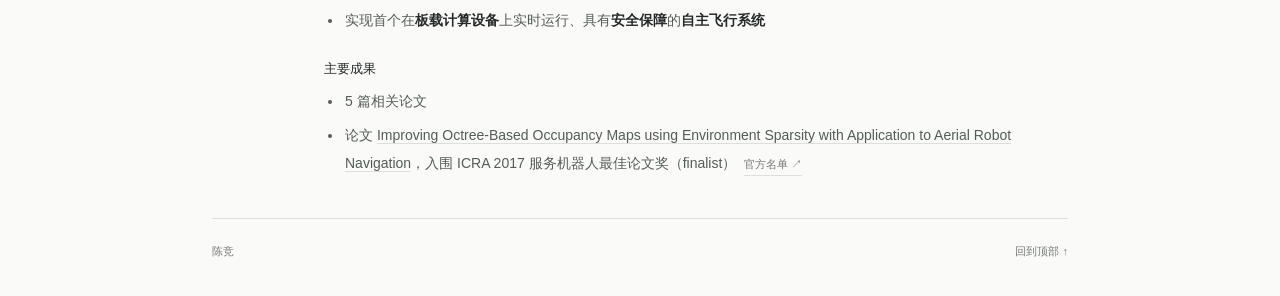
==== commit d0993bef: "Publish natural line breaks in the research quote" ====
--- a/index.html
+++ b/index.html
@@ -4,7 +4,7 @@
 <meta charset="utf-8"><meta name="viewport" content="width=device-width,initial-scale=1">
 <title>In Search of Possibility in Reality</title>
 <meta name="description" content="陈竞，醒物创始人，1991年生，四川广元人。从AI Computing、无人机自主飞行、无图智驾到ADS 4.0，关于物理AI系统、复杂性与不确定性的经历与思考。">
-<meta name="theme-color" content="#fafaf8"><link rel="canonical" href="https://chenjing.net/"><link rel="stylesheet" href="styles.css?hash=1bf4bcde50">
+<meta name="theme-color" content="#fafaf8"><link rel="canonical" href="https://chenjing.net/"><link rel="stylesheet" href="styles.css?hash=42117aa9f8">
 </head>
 <body><a class="skip" href="#main">跳到正文</a><div class="page">
 <header class="header"><h1 class="page-title"><a class="home" href="#main">In Search of Possibility in Reality</a></h1><nav aria-label="主导航"><a href="#journey">经历与思考</a><a href="#resume">详细履历</a></nav></header>
@@ -13,7 +13,7 @@
 <div class="hero">
 <figure class="portrait-block"><img class="portrait" src="assets/portrait.jpg" alt="陈竞在冬日雪景中的照片" width="1122" height="1402" fetchpriority="high"><figcaption class="identity"><h2 id="name">陈竞</h2><p class="personal">1991 年生，四川广元人</p><p class="position">Physical AI System Engineer</p><p class="email"><a href="mailto:jchenbr@hotmail.com">jchenbr@hotmail.com</a></p></figcaption></figure>
 <!-- 引言逐字据旧 BP 第 2 页：tmp/people_restore/candidate.pptx；已核对 tmp/people_restore/render/page-02.png。尚未核对晚点原采访截图。 -->
-<figure class="quote-block"><blockquote><p class="quote-lead">“我觉得这个可能是研发的一个本质：</p><p class="quote-main"><span>去想一些</span><span>现实生活中没存在的美好事物，</span><span>然后把它带到这个世界上来。”</span></p></blockquote><figcaption>2021 年</figcaption></figure>
+<figure class="quote-block"><blockquote><p class="quote-lead">“我觉得这个可能是研发的一个本质：</p><p class="quote-main"><span>去想一些现实生活中没存在的美好事物，</span><span>然后把它带到这个世界上来。”</span></p></blockquote><figcaption>2021 年</figcaption></figure>
 </div>
 <div class="intro-description">
 <p><span class="year-range">2024—2026 年</span>，担任华为 AI 首席专家，负责 ADS 4.0 和端到端 AI 方案，推动从规则驱动到端到端 AI 的范式转换。<span class="year-range">2016—2024 年</span>，作为大疆车载创始成员，从零创建规控算法部、系统部及智能研发体系，2020 年落地国内首个无图智驾。<span class="year-range">2014—2016 年</span>，在港科大研究有安全保障的无人机自主飞行。<span class="year-range">2010—2014 年</span>，本科就读于哈工大计算机系，并在微软亚洲研究院从事 AI 研究，2013 年开始使用集群和全量维基百科语料训练语言模型。</p>
--- a/styles.css
+++ b/styles.css
@@ -27,7 +27,7 @@
 .intro .quote-block{padding:8px 0 24px}
 .intro blockquote{margin:0}
 .intro .quote-lead{font-size:16px;line-height:1.9;color:var(--muted);margin:0 0 24px}
-.intro .quote-main{font-family:"Songti SC","Noto Serif CJK SC",serif;font-size:30px;font-weight:400;line-height:1.9;letter-spacing:.02em;margin:0;color:#52634d}
+.intro .quote-main{font-family:"Songti SC","Noto Serif CJK SC",serif;font-size:clamp(22px,2.5vw,28px);font-weight:400;line-height:1.9;letter-spacing:.02em;margin:0;color:#52634d}
 .intro .quote-main span{display:block}
 .intro .quote-block figcaption{font-size:13px;line-height:1.7;color:var(--muted);margin-top:24px}
 .intro-description p{font-size:16px;line-height:1.95;margin:0 0 24px}
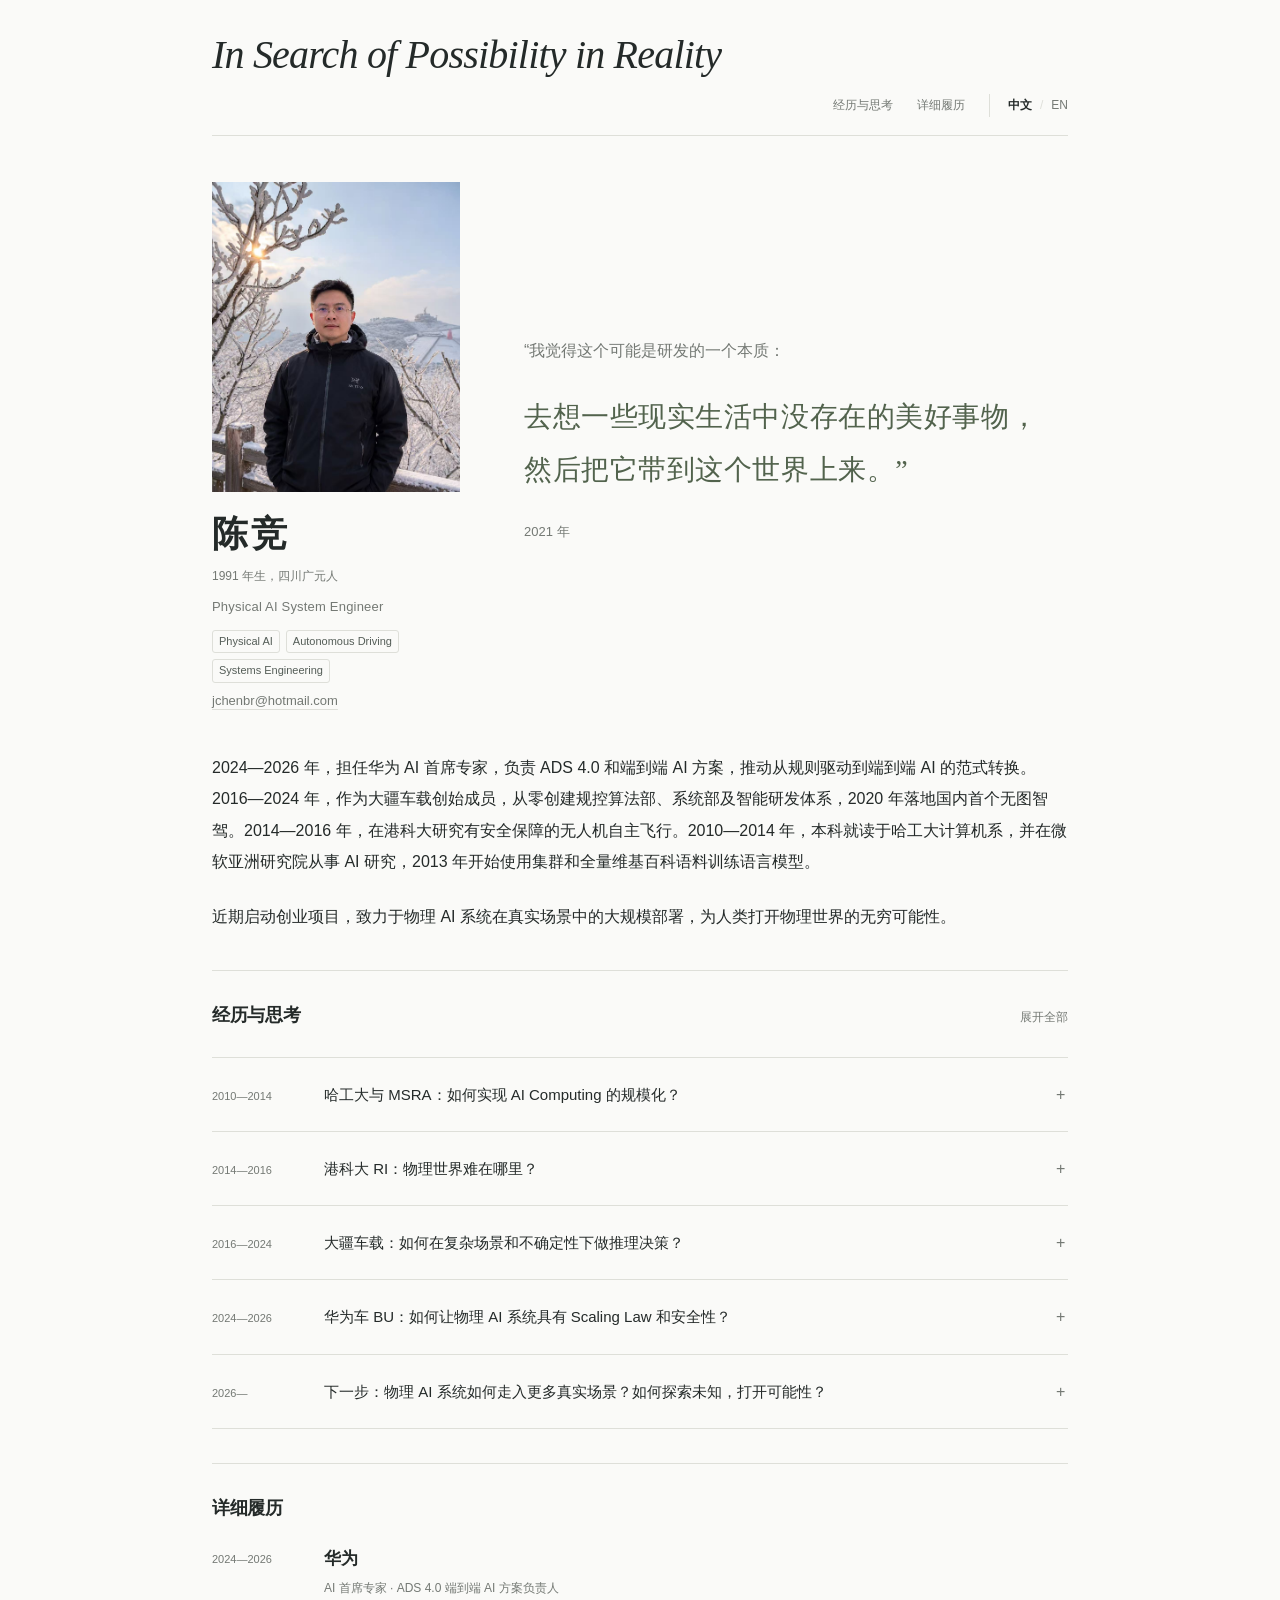
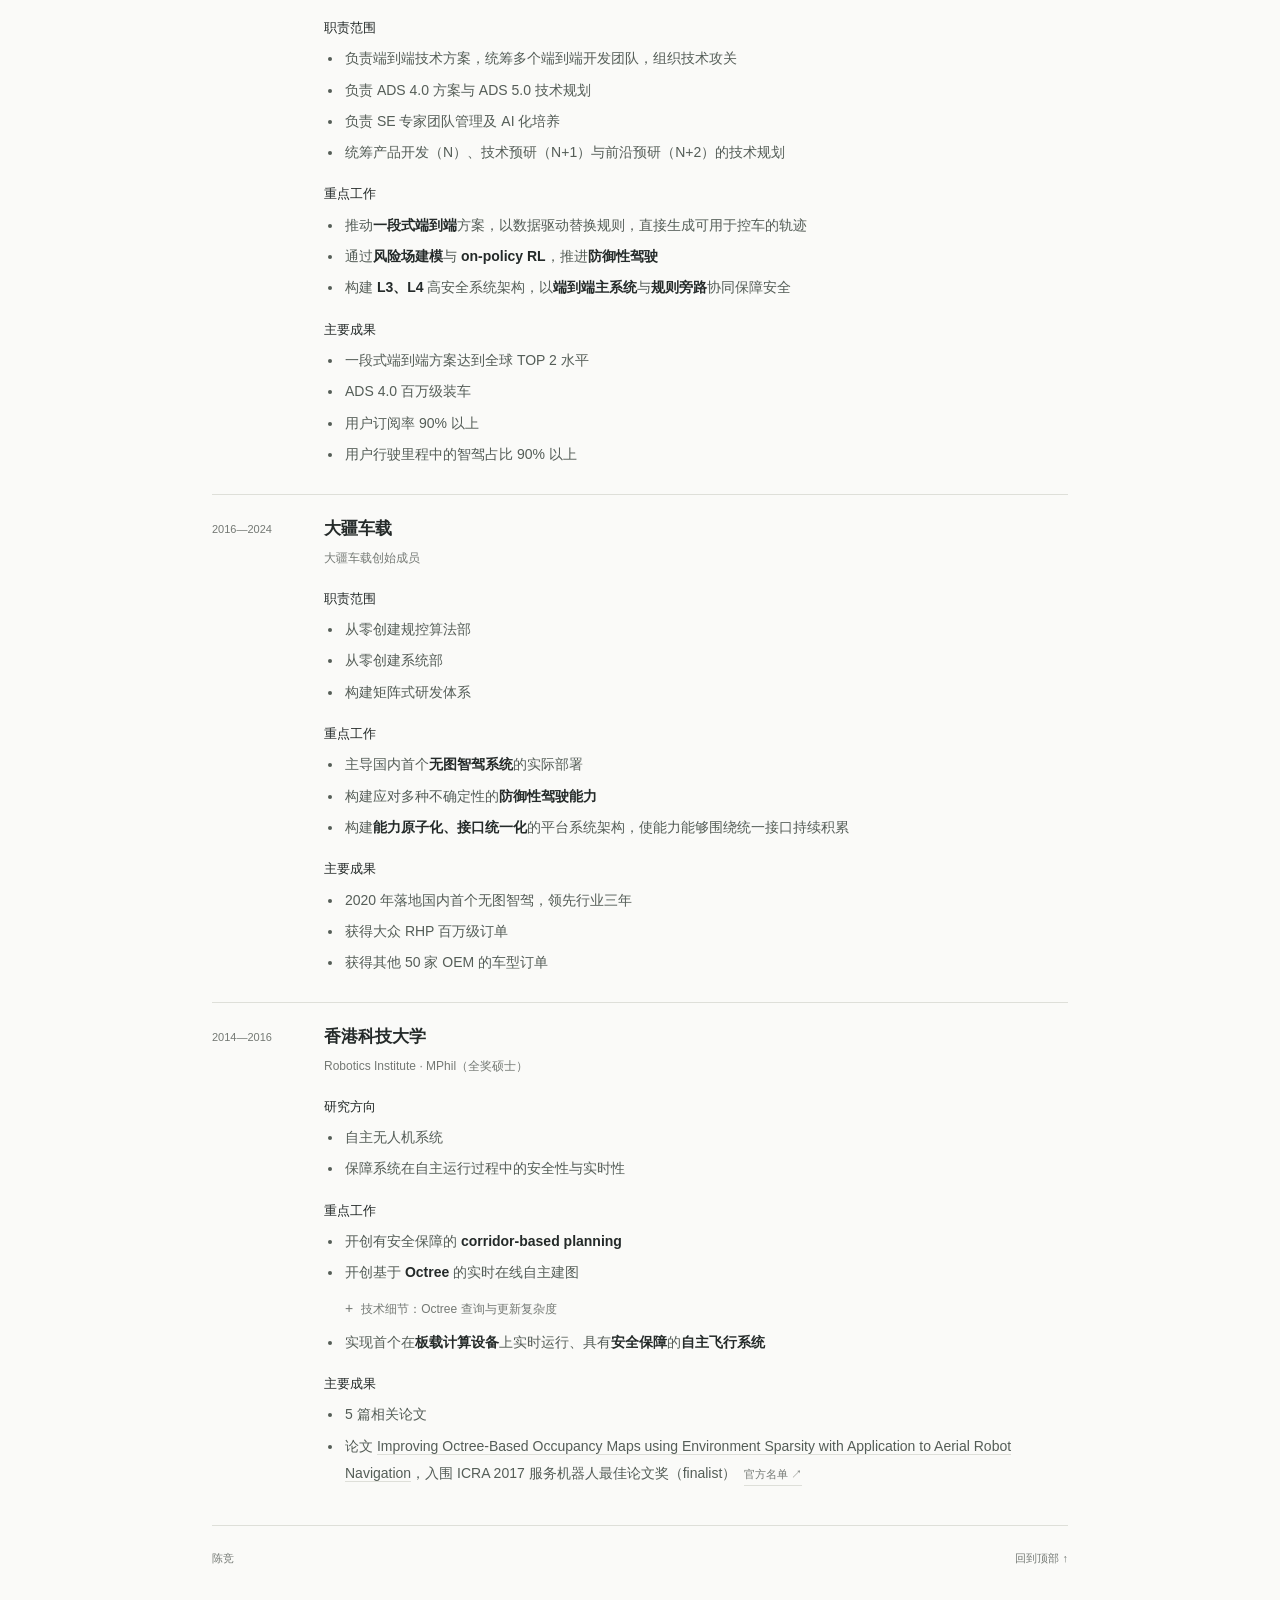
==== commit 61aaadd7: "Publish approved bilingual website with expertise tags and concise scenarios" ====
--- a/index.html
+++ b/index.html
@@ -4,14 +4,14 @@
 <meta charset="utf-8"><meta name="viewport" content="width=device-width,initial-scale=1">
 <title>In Search of Possibility in Reality</title>
 <meta name="description" content="陈竞，醒物创始人，1991年生，四川广元人。从AI Computing、无人机自主飞行、无图智驾到ADS 4.0，关于物理AI系统、复杂性与不确定性的经历与思考。">
-<meta name="theme-color" content="#fafaf8"><link rel="canonical" href="https://chenjing.net/"><link rel="stylesheet" href="styles.css?hash=42117aa9f8">
+<meta name="theme-color" content="#fafaf8"><link rel="canonical" href="https://chenjing.net/"><link rel="alternate" hreflang="zh-CN" href="https://chenjing.net/"><link rel="alternate" hreflang="en" href="https://chenjing.net/en.html"><link rel="stylesheet" href="styles.css?hash=288b6481c6">
 </head>
 <body><a class="skip" href="#main">跳到正文</a><div class="page">
-<header class="header"><h1 class="page-title"><a class="home" href="#main">In Search of Possibility in Reality</a></h1><nav aria-label="主导航"><a href="#journey">经历与思考</a><a href="#resume">详细履历</a></nav></header>
+<header class="header"><h1 class="page-title"><a class="home" href="#main">In Search of Possibility in Reality</a></h1><nav aria-label="主导航"><a href="#journey">经历与思考</a><a href="#resume">详细履历</a><span class="language-switch" aria-label="语言"><a href="index.html" lang="zh-CN" aria-current="page">中文</a><span aria-hidden="true">/</span><a href="en.html" lang="en" hreflang="en">EN</a></span></nav></header>
 <main id="main">
 <section class="intro" aria-labelledby="name">
 <div class="hero">
-<figure class="portrait-block"><img class="portrait" src="assets/portrait.jpg" alt="陈竞在冬日雪景中的照片" width="1122" height="1402" fetchpriority="high"><figcaption class="identity"><h2 id="name">陈竞</h2><p class="personal">1991 年生，四川广元人</p><p class="position">Physical AI System Engineer</p><p class="email"><a href="mailto:jchenbr@hotmail.com">jchenbr@hotmail.com</a></p></figcaption></figure>
+<figure class="portrait-block"><img class="portrait" src="assets/portrait.jpg" alt="陈竞在冬日雪景中的照片" width="1122" height="1402" fetchpriority="high"><figcaption class="identity"><h2 id="name">陈竞</h2><p class="personal">1991 年生，四川广元人</p><p class="position">Physical AI System Engineer</p><ul class="profile-tags" aria-label="专业领域"><li>Physical AI</li><li>Autonomous Driving</li><li>Systems Engineering</li></ul><p class="email"><a href="mailto:jchenbr@hotmail.com">jchenbr@hotmail.com</a></p></figcaption></figure>
 <!-- 引言逐字据旧 BP 第 2 页：tmp/people_restore/candidate.pptx；已核对 tmp/people_restore/render/page-02.png。尚未核对晚点原采访截图。 -->
 <figure class="quote-block"><blockquote><p class="quote-lead">“我觉得这个可能是研发的一个本质：</p><p class="quote-main"><span>去想一些现实生活中没存在的美好事物，</span><span>然后把它带到这个世界上来。”</span></p></blockquote><figcaption>2021 年</figcaption></figure>
 </div>
@@ -56,8 +56,10 @@
 <li><strong>信息融合</strong>：通过硬件同步对齐观测时刻，让多路信息协同工作。</li>
 <li><strong>实时控制</strong>：通过高频观测与反馈，及时修正方向和速度。</li>
 </ul>
+<p class="scenario" data-scenario="bicycle">骑自行车时，眼睛观察道路，身体感受倾斜，双手持续调整车把。路面变化、判断偏差和动作误差一直存在。多路信息和连续反馈，让人能够不断修正、保持平衡。</p>
 <h3>智能的本质是做对决策，如何做到正确决策？</h3>
 <p>决策的核心是<strong>预演不同选择的后果</strong>。</p>
+<p class="scenario" data-scenario="canteen">在食堂打完饭，你端着餐盘寻找空位，身边有人迎面走来，也有人突然起身拉开椅子。你会预判从哪里绕过去、什么时候停一下，以及刚看中的座位是否还空着。随着人流和座位变化，你不断调整路线，把饭送到合适的座位上。</p>
 <ul>
 <li><strong>行动空间</strong>：无人机能转多急、停多快，决定了哪些动作来得及做。</li>
 <li><strong>后果预测</strong>：前进、绕行或减速后，会到哪里、遇到什么、离目标还有多远。</li>
@@ -79,6 +81,7 @@
 <h3>无图智驾为什么更难？</h3>
 <p><strong>多一个维度的不确定性：</strong>道路结构本身也变成了需要实时理解和判断的对象。</p>
 <p>依赖高精地图的方案，通常在系统设计中把地图给出的道路结构当作已知条件，相当于消掉了这一维度的不确定性。无图智驾则要在行驶中自行理解道路结构，并面对这种理解可能不完整、不确定的问题。</p>
+<p class="scenario" data-scenario="shanghai">第一次来上海开车，高架连续分叉、指示牌密集，转向车道的位置也可能和自己的习惯不同。临近路口，前车又挡住了地面的转向箭头。即使导航给出了路线，你仍要在信息不完整时，现场理解道路怎样连接、各条车道通向哪里，再及时作出选择。</p>
 <h3>我们怎样应对复杂性？</h3>
 <p><strong>系统架构与工程：</strong>这是我建设研发组织与系统工程体系的基本方法，包含三个部分：</p>
 <ul>
@@ -86,6 +89,7 @@
 <li><strong>工程积累：</strong>在清晰分工的基础上，把能力拆成可复用的基本单元，实现能力原子化与接口统一化。通过实际部署和反馈，持续积累 benchmark、测试能力、对问题本质的理解与工程 know-how，让这些积累进入后续研发。</li>
 <li><strong>可靠性冗余：</strong>提前为信息缺失和能力不足准备其他信息来源与应对手段，让系统在局部信息或能力不可用时仍能工作，提高整体可靠性。</li>
 </ul>
+<p class="scenario" data-scenario="appliance">家里换一台电器，在额定供电和功率范围内，通过标准接口接入即可。电器内部的电源与控制电路负责处理本机的工作条件，研发和测试也可以围绕约定接口独立开展。这样，替换一个部件无需重做整栋楼的供电，封装好的能力也能被组合和复用。</p>
 <h3>我们怎样解决无图问题？</h3>
 <p><strong>多元信息融合：</strong>针对无图增加的道路结构不确定性，用三路信息共同推断道路结构：</p>
 <ul>
@@ -93,8 +97,10 @@
 <li><strong>其他车辆行为：</strong>车道线被车辆遮挡时，通过周围车辆的行驶轨迹推断道路走向。</li>
 <li><strong>道路边界：</strong>没有清晰车道线、周围也缺少车辆时，通过道路边界判断可通行空间。</li>
 </ul>
+<p class="scenario" data-scenario="road-fusion">施工覆盖了原有车道线，前方车辆又遮住了部分道路。系统仍可以结合其他车辆的行驶轨迹、道路边缘和临时隔离设施，推断当前的通行空间。几路信息相互补充，让道路理解在局部观测缺失时仍能继续。</p>
 <h3>在充满不确定性的环境里，怎样做对决策？</h3>
 <p><strong>防御性驾驶：</strong>评估整个可行的行为空间，把观测和他人行为的不确定性纳入对未来后果的判断。</p>
+<p class="scenario" data-scenario="puxi-blind-spots">在浦西的小路上，路边车辆和建筑拐角可能挡住视线。看不见的位置，可能有行人准备过街，也可能有自行车驶出。系统需要把这些尚未观测到的可能性纳入预测，评估不同行为的后果，并保留应对空间。</p>
 <ul>
 <li><strong>行为空间：</strong>明确当前有哪些可行行为，把这些选择都纳入评估范围。</li>
 <li><strong>观测的不确定性：</strong>例如盲区中可能存在尚未被观测到的车辆或行人，需要考虑它们存在与不存在的可能。</li>
@@ -124,9 +130,11 @@
 <p>沿着这条路径，我推动<strong>一段式端到端</strong>，以<strong>数据驱动</strong>替换主链路中的手写规则，<strong>直接输出可用于控车的轨迹</strong>。</p>
 <h3>如何保证安全？</h3>
 <p><strong>通过价值对齐，让模型按产品价值与安全要求选择行为。</strong></p>
+<p class="scenario" data-scenario="merging-alignment">同样是并入缓慢车流，真实数据里有人等待合适间隙，也有人挤进很小的空隙，迫使后车急刹。模型会接触到这些不同的行为分布，但数据中存在的行为，并不都适合产品采用。后训练需要让系统依据安全、舒适性和通行目标，选择合适的行为。</p>
 <p>在<strong>后训练中引入产品价值与安全目标</strong>，通过<strong>同策略强化学习（On-Policy Reinforcement Learning）</strong>完成<strong>Alignment</strong>，并结合<strong>风险场（Risk Field）</strong>形成<strong>防御性驾驶</strong>能力。预训练负责学到数据分布，后训练负责在这个基础上学习怎样选择行为。</p>
 <h3>如何保证可靠性？</h3>
 <p><strong>通过系统冗余保障可靠性。</strong></p>
+<p class="scenario" data-scenario="braking-redundancy">车辆减速可以由不同机理提供。若某一摩擦制动通道异常，而电驱与能量回收链路仍可用，回收制动在满足工况条件时仍可能提供部分减速能力。冗余的意义，是通过不同的可用链路，在局部失效后保留应对手段。</p>
 <p>AI 系统可能失效。面对智能驾驶这样的<strong>复杂系统</strong>，我把<strong>传统规则系统</strong>作为<strong>AI 主系统的旁路冗余</strong>，在<strong>主系统失效时介入</strong>，避免在正常运行时持续干预模型、制约其能力扩展。这也是我面向<strong>L3、L4</strong>推进的<strong>端到端主系统＋规则旁路辅助</strong>架构。</p>
 <h3>这些工作最终带来了什么？</h3>
 <p>端到端方案实现了<strong>更拟人的驾驶体验</strong>，安全性实现<strong>一个数量级的提升</strong>。ADS 4.0 达到<strong class="accent">百万级装车</strong>，用户订阅率<strong class="accent">超过 90%</strong>，平均用户智驾使用里程占比也<strong class="accent">超过 90%</strong>。</p>
@@ -144,14 +152,12 @@
       <p><strong>部署：在真实场景中形成工程积累。这种工程积累无法被体系化知识取代，并将成为 AI 长期依赖的知识与信息库。</strong></p>
       <h4>AI 为什么不会取代这些工程积累？</h4>
       <p><strong>智能的本质是能力的泛化，而不是对已有信息的过拟合（overfitting）。</strong></p>
-      <p>真实部署产生大量具体信息：某种零部件在什么条件下失效，哪些组件组合能够稳定工作，某个场景中的问题经过什么调整得到解决。这些信息具有使用价值，但没有必要全部变成模型需要死记硬背的内容。</p>
-      <p>即使 AI 能够通过自主探索重新获得这些信息，也没有必要让每个系统重复经历相同的试错。已有经验可以直接利用，探索则应投入尚未解决的问题。</p>
-      <p><strong>智能在进化中找到的、处理这类信息的最优路径，就是信息检索 + 上下文学习（In-Context Learning）。</strong>检索已有经验，在当前任务中理解和运用，无需把所有信息固化进模型，也无需重复探索。这使真实部署形成的工程积累，成为 AI 长期依赖的外部知识库。</p>
+<p class="scenario" data-scenario="system-knowledge">同一套机械臂，换上动作习惯不同的模型，即使完成相同抓取任务，也可能带来不同的发热、磨损与精度表现。部件状态逐渐偏离，也可能改变模型面对的观测、动作的实际结果和后续选择。工程记录必须对应整套软硬件配置、模型版本和使用工况，才能知道哪些组合能够长期配合。</p>
+      <p><strong>对这些系统级、长期积累的工程信息，智能在进化中找到的最优处理路径，是信息检索 + 上下文学习（In-Context Learning）。</strong>经过验证的配置、工况和长期性能记录保存在外部知识库中，AI 在具体任务里检索、理解并使用，避免重复记忆或重复验证。</p>
       <h4>为什么工程积累如此关键？</h4>
-      <p><strong>物理世界中的错误，后果成本极高。</strong></p>
-      <p>一次错误可能意味着设备损坏、生产中断，甚至人身伤害。系统能否长期可靠运行，需要在真实使用中不断发现问题、修正设计、验证改进。</p>
-      <p>以汽车为例，大众、丰田这样的传统车企，长期积累了零部件选型、制造工艺、供应商协同与故障处理经验。这些积累支撑产品的可靠性，也支撑更大规模的生产与销售。丰田的质量体系就持续吸收现场问题、售后反馈与供应商验证，将经验转化为改进。<a class="inline-link" href="https://www.toyota-global.com/company/history_of_toyota/75years/data/company_information/quality/quality_assurance.html" target="_blank" rel="noopener noreferrer">丰田质量体系历史 ↗</a></p>
-      <p>中国新能源汽车的发展，也体现了提前积累的价值。政策支持、持续投入与大规模应用，逐步形成了制造经验、产业协同和供应链优势。后来者即使拥有优秀人才和先进想法，也仍然需要经历实际生产、部署与反馈的过程。<a class="inline-link" href="https://www.iea.org/reports/what-next-for-the-global-car-industry/executive-summary" target="_blank" rel="noopener noreferrer">IEA 汽车产业报告 ↗</a></p>
+      <p><strong>系统级的非功能特性，需要跨工况、长时间验证。</strong></p>
+      <p class="scenario" data-scenario="long-term-properties">新机械臂通过几次抓取演示，无法据此确定整套系统长期运行后的耐久性、温漂和精度保持范围。这些长期非功能特性，需要累计运行、寿命试验和故障复盘的证据，也需要验证部件偏离后模型如何应对。把结果连同工况、配置和版本保存进知识库，后续 AI 才不必对同一组合从头重复验证。</p>
+      <p>大众、丰田长期形成的制造、供应商协同与故障处理经验，支撑产品可靠性及规模化生产。<a class="inline-link" href="https://www.toyota-global.com/company/history_of_toyota/75years/data/company_information/quality/quality_assurance.html" target="_blank" rel="noopener noreferrer">丰田质量体系历史 ↗</a>中国新能源汽车在政策支持下，通过持续投入与大规模应用，也积累了制造经验、产业协同和供应链优势。<a class="inline-link" href="https://www.iea.org/reports/what-next-for-the-global-car-industry/executive-summary" target="_blank" rel="noopener noreferrer">IEA 汽车产业报告 ↗</a>这些能力来自长期实践，优秀人才与先进想法同样需要经过实际生产、部署和反馈的检验。</p>
       <h3>AI 系统如何自主探索未知，为人类打开可能性？</h3>
       <p><strong>元能力：</strong>让系统理解自己能够采取哪些行动，以及这些行动对自身认知、能力与不确定性的影响，并据此主动探索和成长。</p>
       <ul>
@@ -162,10 +168,12 @@
         <li>
           <p><strong>AI 如何主动改变自身的信息与能力？</strong></p>
           <p><strong>元行为：</strong>理解行动如何改变自身的信息、能力与不确定性，并据此主动选择行动，获取信息、积累经验、拓展能力。</p>
+<p class="scenario" data-scenario="find-glasses">用户说“把我的眼镜拿来”，机器人却不知道眼镜放在哪里。它根据已有信息选择先查看书桌、床头还是收纳处，每次查看后更新位置判断，必要时向人询问。通过主动获取信息，它逐步缩小未知范围，直到完成任务。</p>
         </li>
         <li>
           <p><strong>AI 如何持续提升自己应对未知的学习能力？</strong></p>
           <p><strong>元学习：</strong>利用行动与反馈，持续检验和改进自己的学习方法，使系统面对新的未知时，能够更好地获取信息、更新认知并提升能力。</p>
+<p class="scenario" data-scenario="learn-cooking">用户想吃一道机器人从未做过的菜，它需要主动寻找做法、理解工序，再通过实际操作和反馈验证、调整。学会以后，还要根据这个人的咸淡偏好、应季食材和不断变化的饮食兴趣改进。它也能从反馈中改进自己的学习方法，持续扩展会做的菜和适应需求的能力。</p>
         </li>
         <li>
           <p><strong>AI 自主探索的信息与价值从哪里来？</strong></p>
@@ -213,13 +221,13 @@
 <ul><li>自主无人机系统</li><li>保障系统在自主运行过程中的安全性与实时性</li></ul>
 <h4>重点工作</h4>
 <ul><li>开创有安全保障的 <strong>corridor-based planning</strong></li><li>开创基于 <strong>Octree</strong> 的实时在线自主建图
-<div class="resume-complexity" aria-label="Octree 查询与更新复杂度">
+<details class="resume-tech-details"><summary>技术细节：Octree 查询与更新复杂度</summary><div class="resume-complexity" aria-label="Octree 查询与更新复杂度">
 <dl>
 <div><dt>体积占据查询 · 复杂度上界</dt><dd><span class="compute-label">CPU</span><span class="equation" role="math" aria-label="O((v_r/V_epsilon)^(2/3))">O((v<sub>r</sub>/V<sub>ε</sub>)<sup>2/3</sup>)</span></dd><dd><span class="compute-label">GPU（充分并行）</span><span class="equation" role="math" aria-label="O(log(v_r/V_epsilon))">O(log(v<sub>r</sub>/V<sub>ε</sub>))</span></dd></div>
 <div><dt>单射线地图更新 · 最坏情况</dt><dd><span class="compute-label">CPU</span><span class="equation" role="math" aria-label="O((L_r/V_epsilon^(1/3)) * log(v_b/V_epsilon))">O((L<sub>r</sub>/V<sub>ε</sub><sup>1/3</sup>) · log(v<sub>b</sub>/V<sub>ε</sub>))</span></dd><dd><span class="compute-label">GPU（充分并行）</span><span class="equation" role="math" aria-label="O(log(v_b/V_epsilon))">O(log(v<sub>b</sub>/V<sub>ε</sub>))</span></dd></div>
 </dl>
 <p class="resume-symbols">v<sub>r</sub> 为查询体积，V<sub>ε</sub> 为最细体素体积，L<sub>r</sub> 为射线长度，v<sub>b</sub> 为射线的轴对齐包围盒体积</p>
-</div>
+</div></details>
 </li><li>实现首个在<strong>板载计算设备</strong>上实时运行、具有<strong>安全保障</strong>的<strong>自主飞行系统</strong></li></ul>
 <h4>主要成果</h4>
 <ul class="resume-outcomes"><li>5 篇相关论文</li><li>论文 <a class="resume-paper" href="https://ieeexplore.ieee.org/document/7989419/" target="_blank" rel="noopener noreferrer">Improving Octree-Based Occupancy Maps using Environment Sparsity with Application to Aerial Robot Navigation</a>，入围 ICRA 2017 服务机器人最佳论文奖（finalist）<a class="resume-reference" href="https://ewh.ieee.org/soc/ras/conf/fullysponsored/icra/2017/www.icra2017.org/conference/awards.html" target="_blank" rel="noopener noreferrer">官方名单 ↗</a></li></ul>
@@ -227,4 +235,4 @@
 </article>
 </section>
 </main><footer><span>陈竞</span><a href="#main">回到顶部 ↑</a><span class="print-domain">chenjing.net</span></footer>
-</div><script src="script.js"></script></body></html>
+</div><script src="script.js?hash=93501ef08a"></script></body></html>
--- a/styles.css
+++ b/styles.css
@@ -50,3 +50,31 @@
 @media(max-width:760px){.header{padding:28px 0 16px}.page-title{font-size:34px}}
 @media(max-width:500px){.header{padding:25px 0 16px}.page-title{font-size:30px;line-height:1.25}.header nav{font-size:11px;margin-top:16px}}
 @media print{.header{padding:0 0 15px;height:auto}.page-title{font-size:22px}}
+
+/* Separate language editions, quiet expertise tags and a compact resume. */
+.header nav{flex-wrap:wrap;gap:10px 24px}
+.language-switch{display:inline-flex;align-items:center;gap:8px;border-left:1px solid var(--line);padding-left:18px}
+.language-switch>a[aria-current="page"]{color:var(--ink);font-weight:600}
+.language-switch>span{color:var(--line)}
+.profile-tags{display:flex;flex-wrap:wrap;gap:6px;list-style:none;padding:0;margin:12px 0 0}
+.profile-tags li{font-size:11px;line-height:1.6;color:var(--body);border:1px solid var(--line);border-radius:3px;padding:2px 6px;max-width:100%;white-space:normal}
+.resume-entry{padding:20px 0 22px}.resume-role{margin-bottom:12px}.resume-body h4{margin-top:16px;margin-bottom:6px}.resume-body ul{margin-top:6px}.resume-body li{margin:4px 0}
+.resume-tech-details{margin:10px 0 8px;font-size:12px}
+.resume-tech-details>summary{color:var(--muted);cursor:pointer;line-height:1.7;list-style:none;display:flex;gap:8px;align-items:baseline}
+.resume-tech-details>summary::-webkit-details-marker{display:none}
+.resume-tech-details>summary:before{content:"+";font-size:14px}
+.resume-tech-details[open]>summary:before{content:"−"}
+.resume-tech-details>summary:hover{color:var(--accent)}
+.resume-tech-details .resume-complexity{margin:12px 0 0}
+html[lang="en"] .intro .quote-main{font-family:Georgia,"Times New Roman",serif;font-size:clamp(23px,2.3vw,29px);line-height:1.65;letter-spacing:0}
+html[lang="en"] .intro .quote-lead{line-height:1.8}
+html[lang="en"] .chapter-summary{line-height:1.65}
+html[lang="en"] .chapter-body{line-height:1.85}
+@media(max-width:599px){.profile-tags{gap:5px;margin-top:10px}.profile-tags li{font-size:10px;padding:2px 5px}.intro .email{margin-top:10px}.header nav{gap:9px 16px}.language-switch{padding-left:12px;gap:7px}.resume-entry{padding:18px 0 20px}.resume-tech-details{font-size:11px}html[lang="en"] .intro .quote-main{font-size:21px}html[lang="en"] .intro .quote-lead{font-size:12px}}
+@media print{.language-switch{display:none}.profile-tags li{font-size:7px;padding:1px 4px}.resume-entry{padding:14px 0 16px}.resume-tech-details>summary{font-size:8px}}
+
+html[lang="en"] .intro #name{letter-spacing:0}
+
+html[lang="en"] .intro .quote-main span{text-wrap:balance}
+
+.chapter-body p.scenario{border-left:2px solid var(--line);padding-left:14px;margin:18px 0;color:var(--body)}@media(max-width:500px){.chapter-body p.scenario{padding-left:11px;margin:16px 0}}
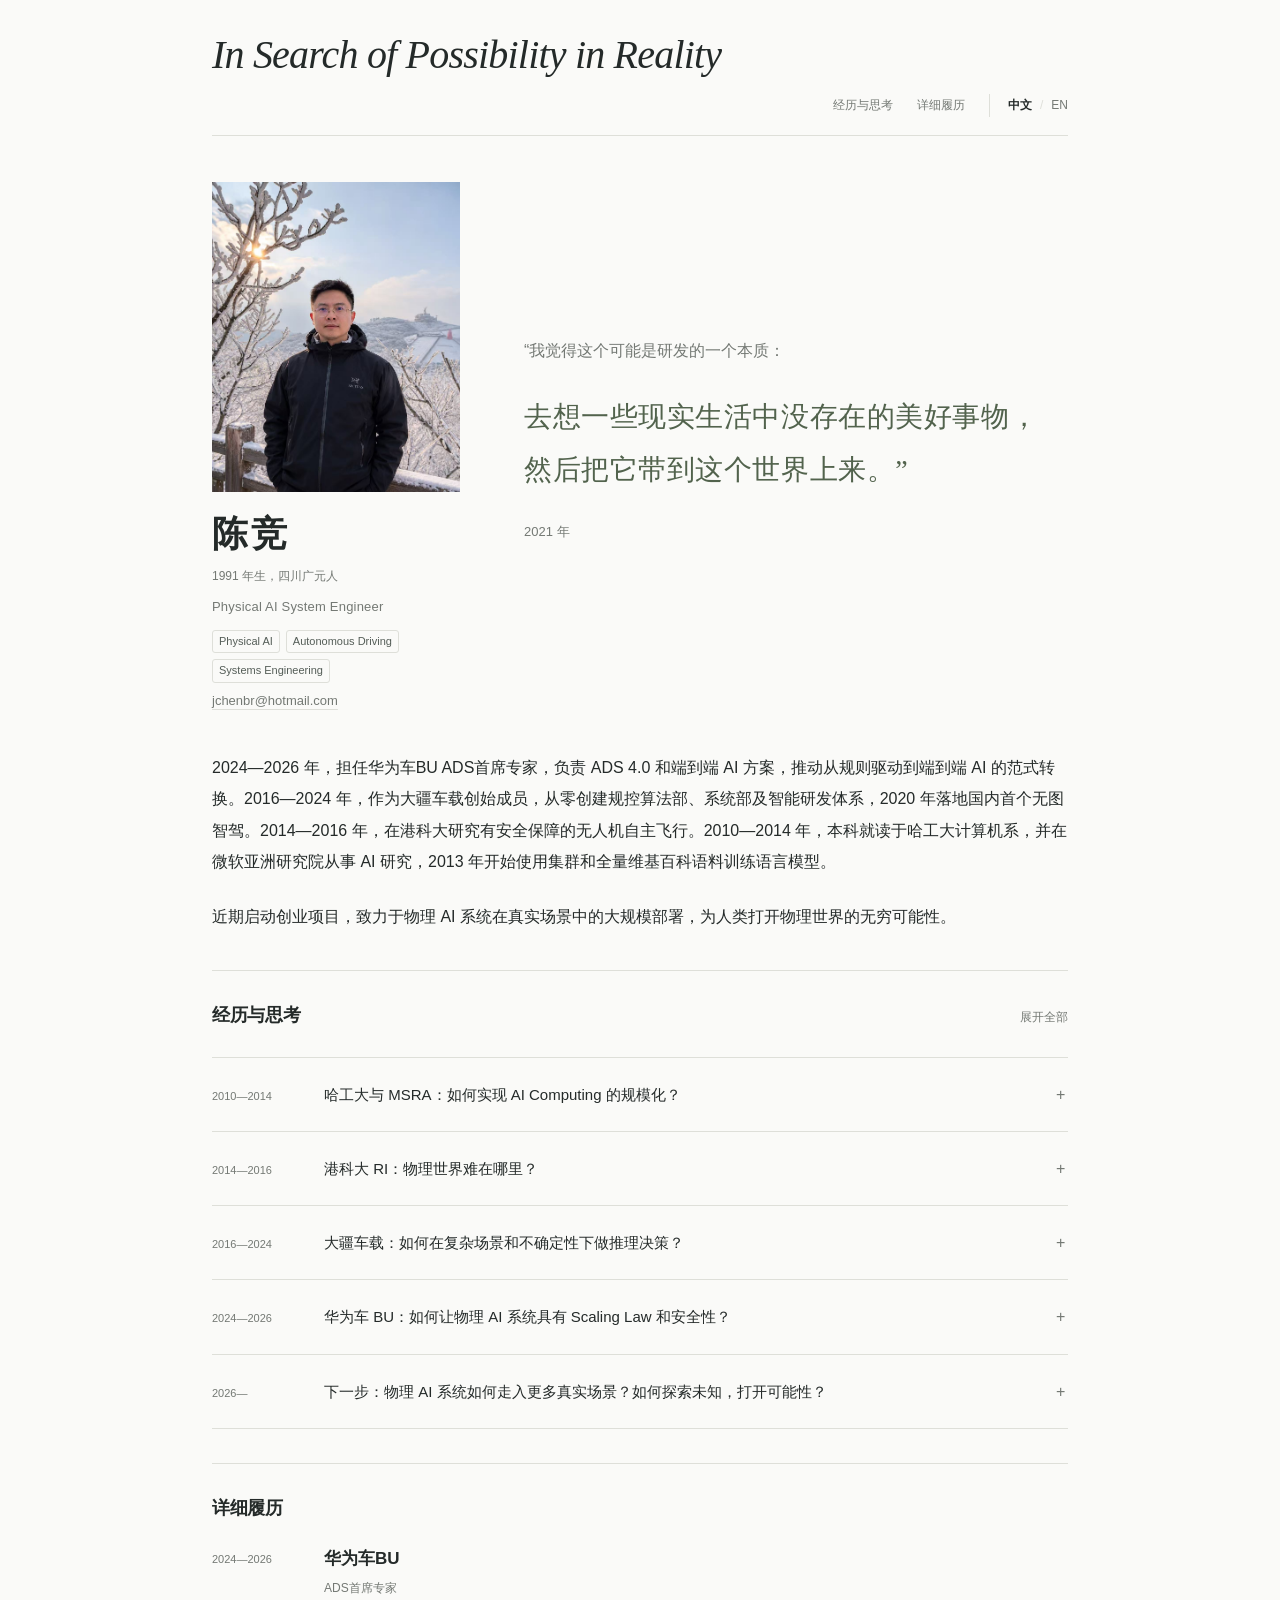
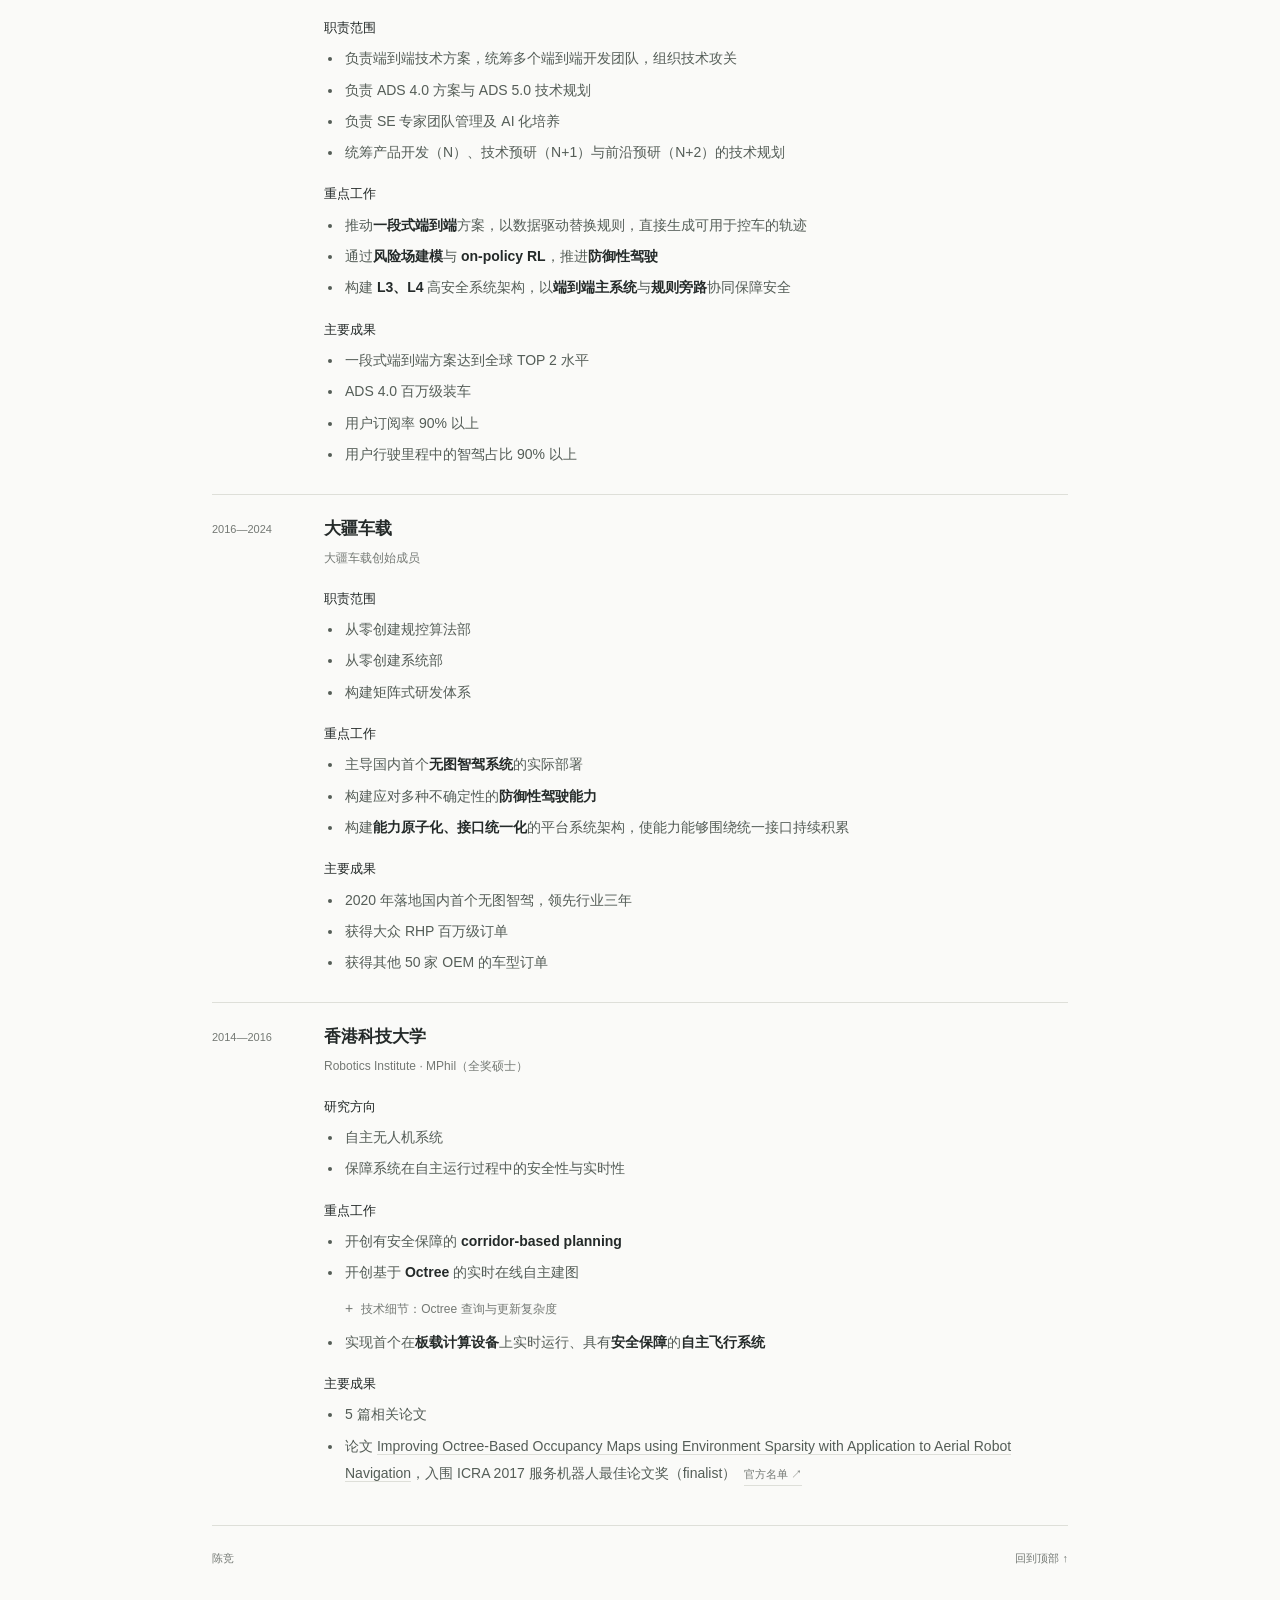
==== commit b11b49b5: "Publish corrected Huawei role and business unit" ====
--- a/index.html
+++ b/index.html
@@ -16,7 +16,7 @@
 <figure class="quote-block"><blockquote><p class="quote-lead">“我觉得这个可能是研发的一个本质：</p><p class="quote-main"><span>去想一些现实生活中没存在的美好事物，</span><span>然后把它带到这个世界上来。”</span></p></blockquote><figcaption>2021 年</figcaption></figure>
 </div>
 <div class="intro-description">
-<p><span class="year-range">2024—2026 年</span>，担任华为 AI 首席专家，负责 ADS 4.0 和端到端 AI 方案，推动从规则驱动到端到端 AI 的范式转换。<span class="year-range">2016—2024 年</span>，作为大疆车载创始成员，从零创建规控算法部、系统部及智能研发体系，2020 年落地国内首个无图智驾。<span class="year-range">2014—2016 年</span>，在港科大研究有安全保障的无人机自主飞行。<span class="year-range">2010—2014 年</span>，本科就读于哈工大计算机系，并在微软亚洲研究院从事 AI 研究，2013 年开始使用集群和全量维基百科语料训练语言模型。</p>
+<p><span class="year-range">2024—2026 年</span>，担任华为车BU ADS首席专家，负责 ADS 4.0 和端到端 AI 方案，推动从规则驱动到端到端 AI 的范式转换。<span class="year-range">2016—2024 年</span>，作为大疆车载创始成员，从零创建规控算法部、系统部及智能研发体系，2020 年落地国内首个无图智驾。<span class="year-range">2014—2016 年</span>，在港科大研究有安全保障的无人机自主飞行。<span class="year-range">2010—2014 年</span>，本科就读于哈工大计算机系，并在微软亚洲研究院从事 AI 研究，2013 年开始使用集群和全量维基百科语料训练语言模型。</p>
 <p class="thesis">近期启动创业项目，致力于物理 AI 系统在真实场景中的大规模部署，为人类打开物理世界的无穷可能性。</p>
 </div></section>
 <section class="journey section" id="journey" aria-labelledby="journey-title"><div class="section-heading"><h2 id="journey-title">经历与思考</h2><button class="expand-all" type="button" aria-expanded="false">展开全部</button></div>
@@ -189,8 +189,8 @@
 <article class="resume-entry" aria-labelledby="resume-huawei-title">
 <p class="resume-date">2024—2026</p>
 <div class="resume-body">
-<h3 id="resume-huawei-title">华为</h3>
-<p class="resume-role">AI 首席专家 · ADS 4.0 端到端 AI 方案负责人</p>
+<h3 id="resume-huawei-title">华为车BU</h3>
+<p class="resume-role">ADS首席专家</p>
 <h4>职责范围</h4>
 <ul><li>负责端到端技术方案，统筹多个端到端开发团队，组织技术攻关</li><li>负责 ADS 4.0 方案与 ADS 5.0 技术规划</li><li>负责 SE 专家团队管理及 AI 化培养</li><li>统筹产品开发（N）、技术预研（N+1）与前沿预研（N+2）的技术规划</li></ul>
 <h4>重点工作</h4>
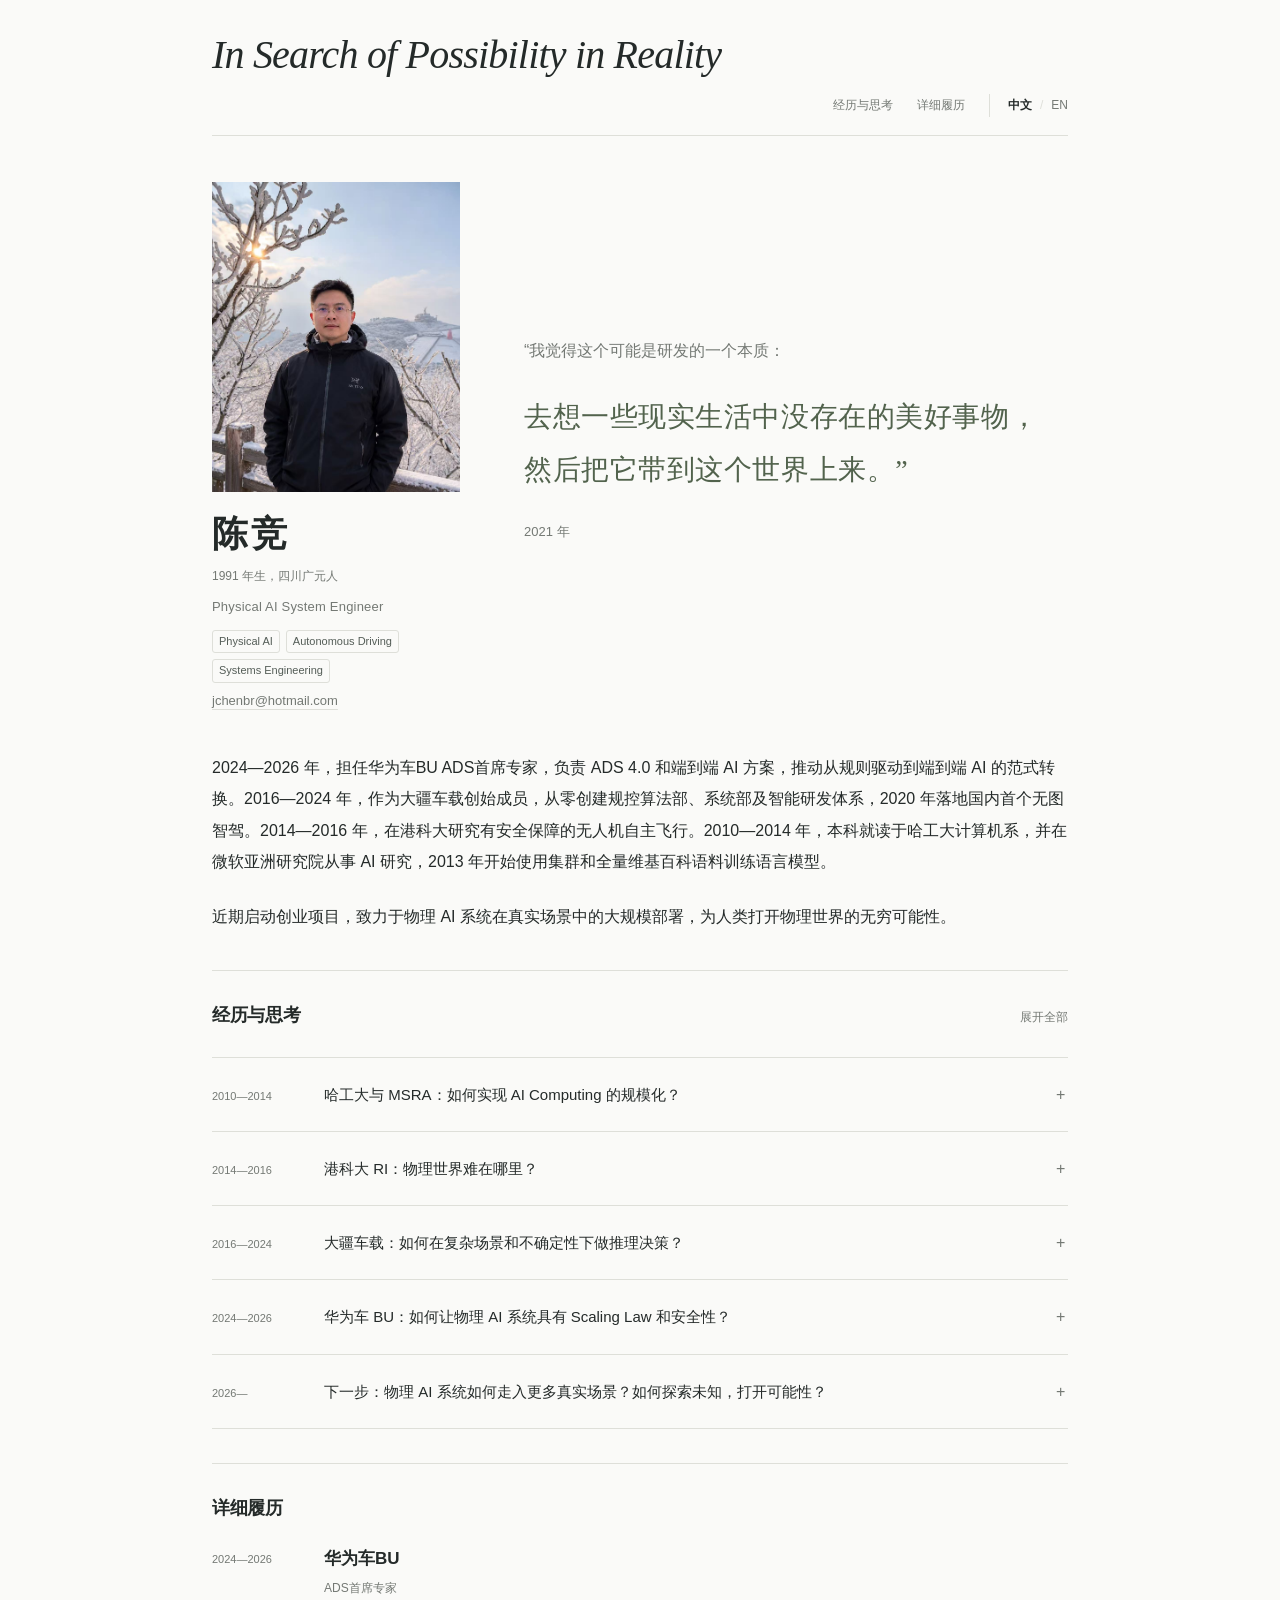
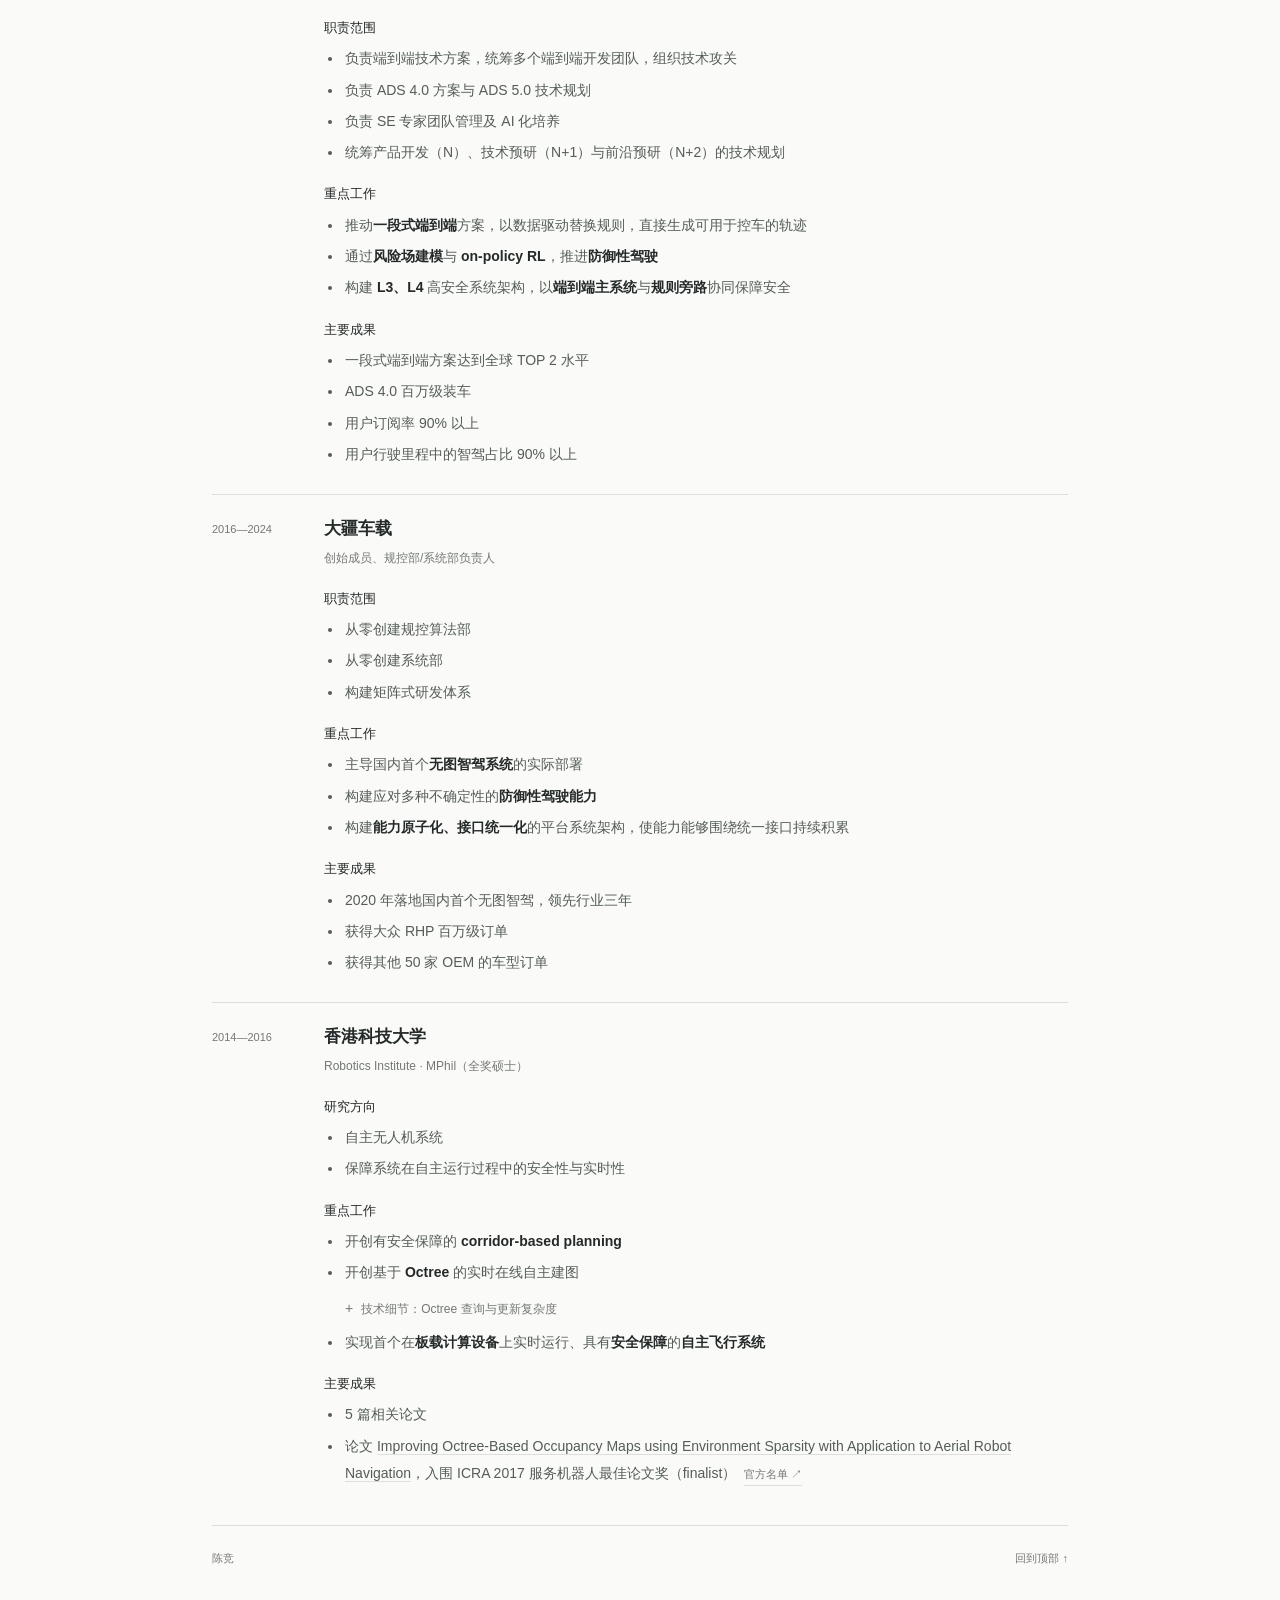
==== commit cafd7fe1: "Publish refined DJI role and remove repeated HKUST line" ====
--- a/index.html
+++ b/index.html
@@ -38,7 +38,7 @@
 <p>我始终致力于让 AI Computing 走入现实，随后将这部分研究成果带入 Robotics 领域，开展机器人研究。</p>
 </div></details>
 <details class="chapter" id="hkust"><summary><span class="chapter-date">2014—2016</span><span class="chapter-summary">港科大 RI：物理世界难在哪里？</span><span class="toggle" aria-hidden="true"></span></summary><div class="chapter-body">
-<p class="chapter-role">2014—2016 · 香港科技大学 Robotics Institute · 全奖硕士</p>
+
 <p>在港科大，我研究无人机的实时自主规划，希望让它在对世界了解有限的条件下持续飞行，并获得安全保障。这也让我开始思考物理系统中的三个基本问题。</p>
 <h3>物理世界中的系统，相比数字世界难在哪里？</h3>
 <p>核心难点是<strong>不确定性，以及它随时间的传播与累积</strong>。</p>
@@ -203,7 +203,7 @@
 <p class="resume-date">2016—2024</p>
 <div class="resume-body">
 <h3 id="resume-dji-title">大疆车载</h3>
-<p class="resume-role">大疆车载创始成员</p>
+<p class="resume-role">创始成员、规控部/系统部负责人</p>
 <h4>职责范围</h4>
 <ul><li>从零创建规控算法部</li><li>从零创建系统部</li><li>构建矩阵式研发体系</li></ul>
 <h4>重点工作</h4>
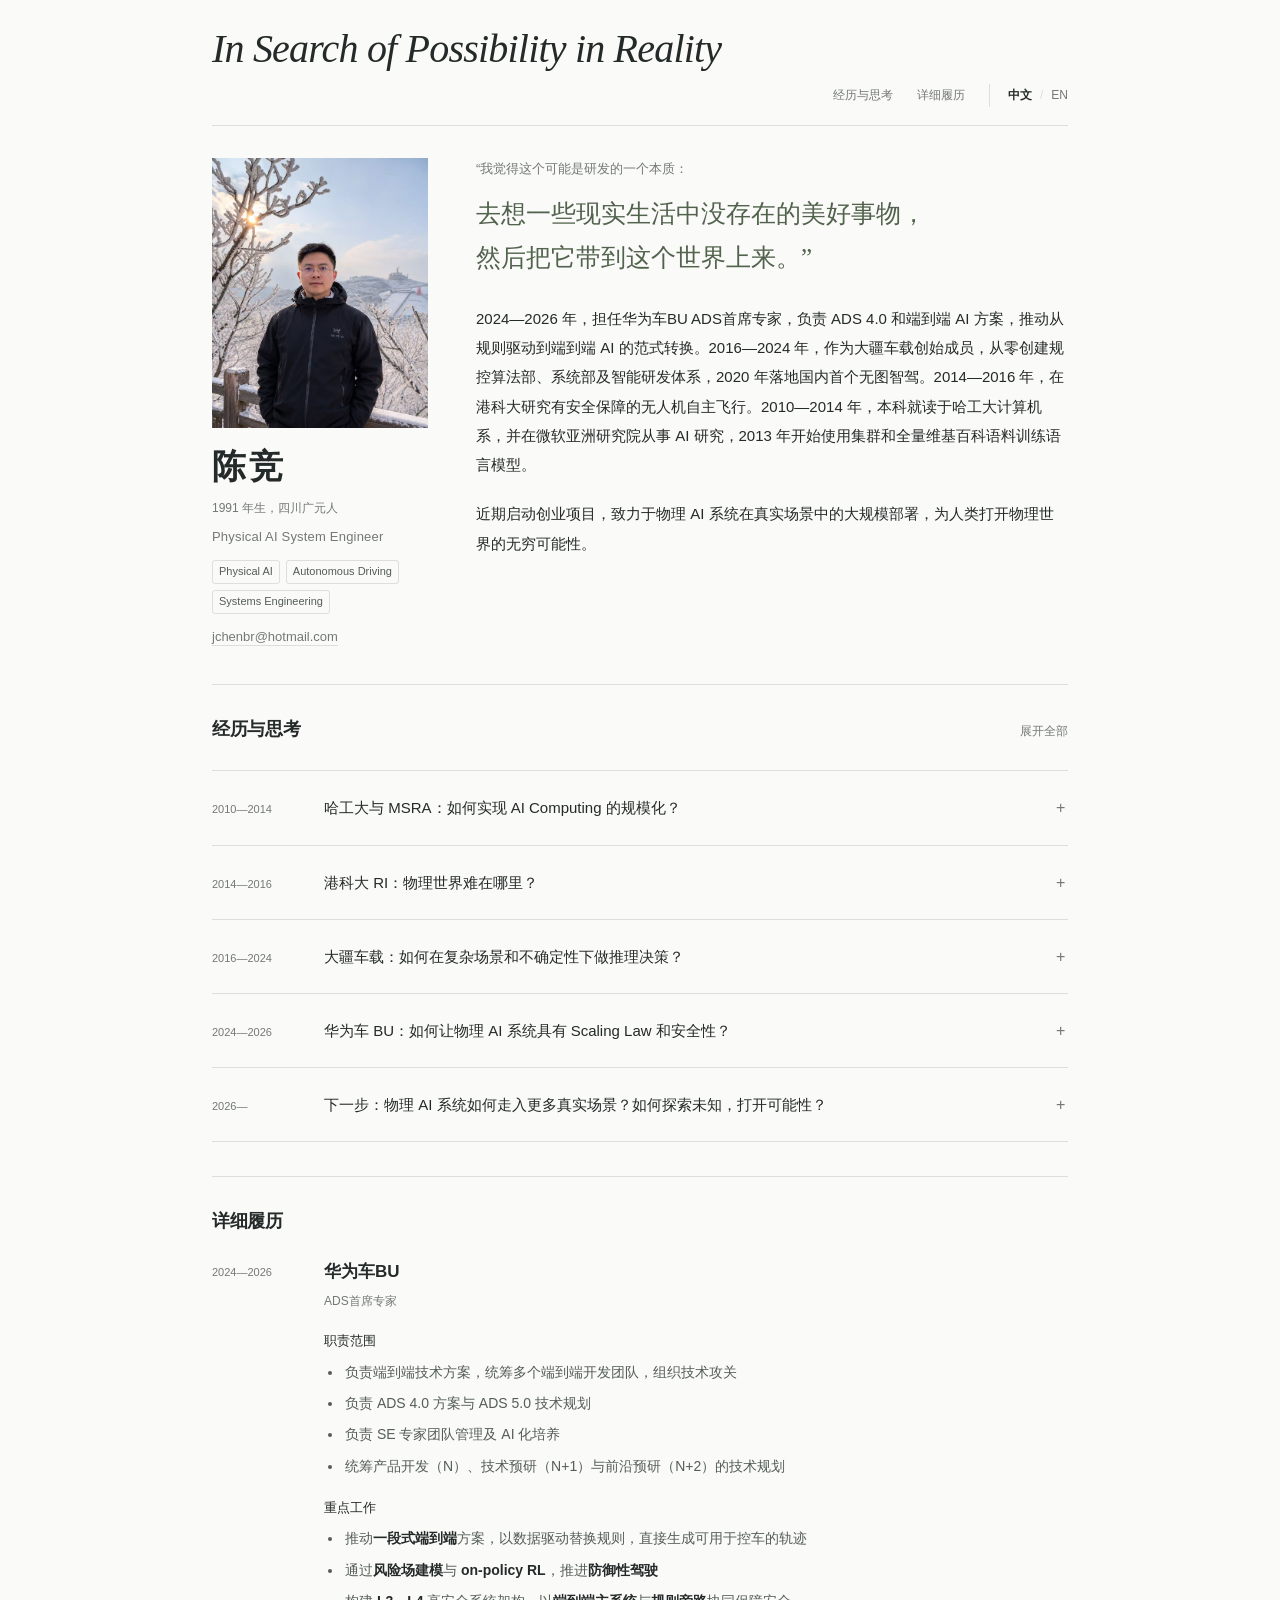
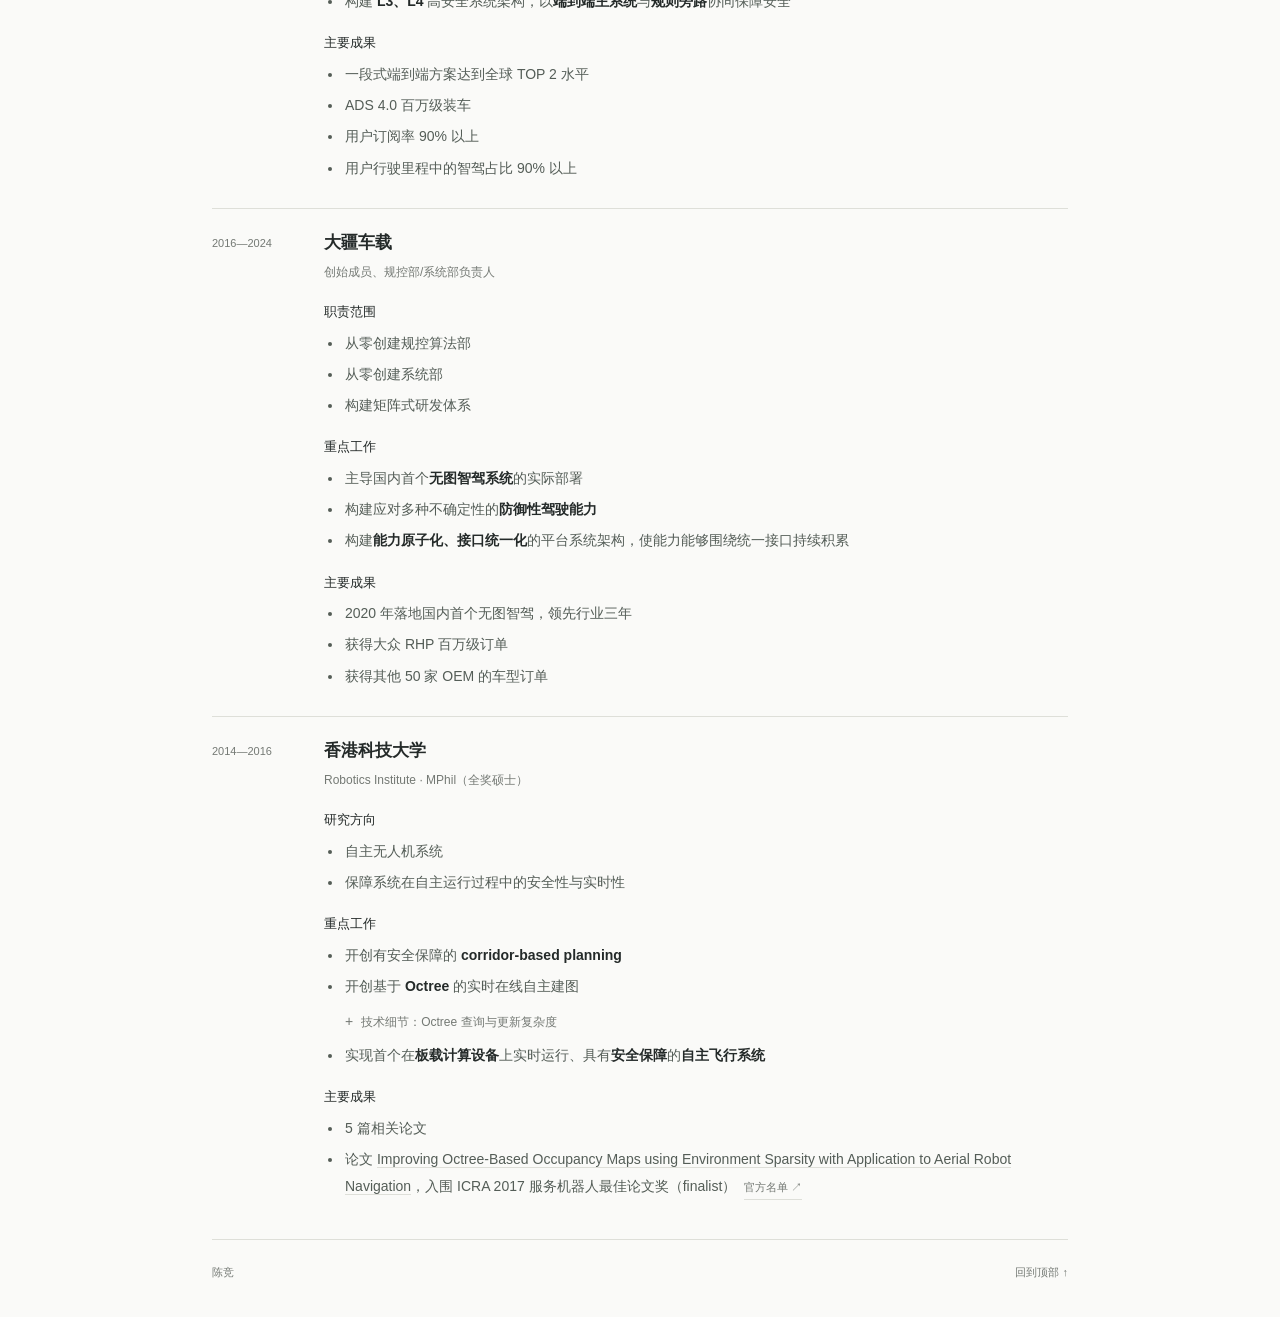
==== commit 68396c03: "Publish approved two-column homepage and remove quote year" ====
--- a/index.html
+++ b/index.html
@@ -4,7 +4,7 @@
 <meta charset="utf-8"><meta name="viewport" content="width=device-width,initial-scale=1">
 <title>In Search of Possibility in Reality</title>
 <meta name="description" content="陈竞，醒物创始人，1991年生，四川广元人。从AI Computing、无人机自主飞行、无图智驾到ADS 4.0，关于物理AI系统、复杂性与不确定性的经历与思考。">
-<meta name="theme-color" content="#fafaf8"><link rel="canonical" href="https://chenjing.net/"><link rel="alternate" hreflang="zh-CN" href="https://chenjing.net/"><link rel="alternate" hreflang="en" href="https://chenjing.net/en.html"><link rel="stylesheet" href="styles.css?hash=288b6481c6">
+<meta name="theme-color" content="#fafaf8"><link rel="canonical" href="https://chenjing.net/"><link rel="alternate" hreflang="zh-CN" href="https://chenjing.net/"><link rel="alternate" hreflang="en" href="https://chenjing.net/en.html"><link rel="stylesheet" href="styles.css?hash=75ebc222e5">
 </head>
 <body><a class="skip" href="#main">跳到正文</a><div class="page">
 <header class="header"><h1 class="page-title"><a class="home" href="#main">In Search of Possibility in Reality</a></h1><nav aria-label="主导航"><a href="#journey">经历与思考</a><a href="#resume">详细履历</a><span class="language-switch" aria-label="语言"><a href="index.html" lang="zh-CN" aria-current="page">中文</a><span aria-hidden="true">/</span><a href="en.html" lang="en" hreflang="en">EN</a></span></nav></header>
@@ -12,13 +12,14 @@
 <section class="intro" aria-labelledby="name">
 <div class="hero">
 <figure class="portrait-block"><img class="portrait" src="assets/portrait.jpg" alt="陈竞在冬日雪景中的照片" width="1122" height="1402" fetchpriority="high"><figcaption class="identity"><h2 id="name">陈竞</h2><p class="personal">1991 年生，四川广元人</p><p class="position">Physical AI System Engineer</p><ul class="profile-tags" aria-label="专业领域"><li>Physical AI</li><li>Autonomous Driving</li><li>Systems Engineering</li></ul><p class="email"><a href="mailto:jchenbr@hotmail.com">jchenbr@hotmail.com</a></p></figcaption></figure>
+<div class="hero-content">
 <!-- 引言逐字据旧 BP 第 2 页：tmp/people_restore/candidate.pptx；已核对 tmp/people_restore/render/page-02.png。尚未核对晚点原采访截图。 -->
-<figure class="quote-block"><blockquote><p class="quote-lead">“我觉得这个可能是研发的一个本质：</p><p class="quote-main"><span>去想一些现实生活中没存在的美好事物，</span><span>然后把它带到这个世界上来。”</span></p></blockquote><figcaption>2021 年</figcaption></figure>
-</div>
+<figure class="quote-block"><blockquote><p class="quote-lead">“我觉得这个可能是研发的一个本质：</p><p class="quote-main"><span>去想一些现实生活中没存在的美好事物，</span><span>然后把它带到这个世界上来。”</span></p></blockquote></figure>
 <div class="intro-description">
 <p><span class="year-range">2024—2026 年</span>，担任华为车BU ADS首席专家，负责 ADS 4.0 和端到端 AI 方案，推动从规则驱动到端到端 AI 的范式转换。<span class="year-range">2016—2024 年</span>，作为大疆车载创始成员，从零创建规控算法部、系统部及智能研发体系，2020 年落地国内首个无图智驾。<span class="year-range">2014—2016 年</span>，在港科大研究有安全保障的无人机自主飞行。<span class="year-range">2010—2014 年</span>，本科就读于哈工大计算机系，并在微软亚洲研究院从事 AI 研究，2013 年开始使用集群和全量维基百科语料训练语言模型。</p>
 <p class="thesis">近期启动创业项目，致力于物理 AI 系统在真实场景中的大规模部署，为人类打开物理世界的无穷可能性。</p>
-</div></section>
+</div>
+</div></div></section>
 <section class="journey section" id="journey" aria-labelledby="journey-title"><div class="section-heading"><h2 id="journey-title">经历与思考</h2><button class="expand-all" type="button" aria-expanded="false">展开全部</button></div>
 <details class="chapter" id="msra"><summary><span class="chapter-date">2010—2014</span><span class="chapter-summary">哈工大与 MSRA：如何实现 AI Computing 的规模化？</span><span class="toggle" aria-hidden="true"></span></summary><div class="chapter-body">
 <p>本科期间，我们参加了 ACM-ICPC 编程竞赛，关注如何衡量计算效率，以及通过哪些方法，更高效地使用有限的算力。</p>
--- a/styles.css
+++ b/styles.css
@@ -78,3 +78,71 @@
 html[lang="en"] .intro .quote-main span{text-wrap:balance}
 
 .chapter-body p.scenario{border-left:2px solid var(--line);padding-left:14px;margin:18px 0;color:var(--body)}@media(max-width:500px){.chapter-body p.scenario{padding-left:11px;margin:16px 0}}
+
+/* Homepage: a narrow portrait column and a continuous introduction column. */
+.header{padding-top:24px}.header nav{margin-top:10px}
+.intro{padding:32px 0 36px}
+.intro .hero{display:grid;grid-template-columns:216px minmax(0,1fr);gap:48px;align-items:start;margin:0}
+.intro .portrait-block{display:block}
+.intro .portrait{grid-column:auto;grid-row:auto;width:216px;height:270px}
+.intro .identity{grid-column:auto;grid-row:auto;margin:18px 0 0;min-width:0}
+.intro #name{font-size:34px;margin-bottom:9px}
+.intro .personal{margin-bottom:8px}
+.intro .position{font-size:13px}
+.intro .profile-tags{margin-top:12px}
+.intro .email{margin-top:12px}
+.intro .hero-content{min-width:0}
+.intro .quote-block{padding:0;margin:0 0 24px}
+.intro .quote-lead{font-size:13px;line-height:1.7;margin:0 0 12px}
+.intro .quote-main{font-size:25px;line-height:1.75;letter-spacing:0;text-wrap:balance}
+.intro .quote-main span{display:block;text-wrap:balance}
+.intro .quote-block figcaption{font-size:11px;line-height:1.6;margin-top:9px}
+.intro-description p,.intro-description p.thesis{font-size:15px;line-height:1.95}
+.intro-description p{margin-bottom:20px}
+html[lang="en"] .intro .quote-main{font-size:25px;line-height:1.6}
+@media(max-width:899px){
+ .intro .hero{grid-template-columns:184px minmax(0,1fr);gap:34px}
+ .intro .portrait{width:184px;height:230px}
+ .intro #name{font-size:32px}
+ .intro .quote-main,html[lang="en"] .intro .quote-main{font-size:23px}
+ .intro-description p,.intro-description p.thesis{font-size:14px}
+}
+@media(max-width:599px){
+ .header{padding-top:22px}
+ .intro{padding:26px 0 28px}
+ .intro .hero{grid-template-columns:minmax(0,1fr);gap:26px}
+ .intro .portrait-block{display:grid;grid-template-columns:112px minmax(0,1fr);gap:22px;align-items:start}
+ .intro .portrait{width:112px;height:140px}
+ .intro .identity{margin:0}
+ .intro #name{font-size:28px;margin-bottom:8px}
+ .intro .personal{font-size:11px;line-height:1.65;margin-bottom:7px}
+ .intro .position{font-size:12px;line-height:1.6}
+ .intro .profile-tags{margin-top:10px}
+ .intro .email{font-size:12px;margin-top:11px}
+ .intro .quote-lead{font-size:12px;margin-bottom:9px}
+ .intro .quote-main{font-size:21px;line-height:1.8}
+ .intro .quote-block figcaption{font-size:11px;margin-top:8px}
+ .intro .quote-block{margin-bottom:22px}
+ html[lang="en"] .intro .quote-main{font-size:21px;line-height:1.7}
+}
+@media(max-width:359px){
+ .intro .portrait-block{grid-template-columns:96px minmax(0,1fr);gap:18px}
+ .intro .portrait{width:96px;height:120px}
+ .intro #name{font-size:26px}
+ .intro .position,.intro .email{font-size:11px}
+}
+@media print{
+ .header{padding-top:0}
+ .intro{padding:20px 0}
+ .intro .hero{grid-template-columns:120px minmax(0,1fr);gap:28px;break-inside:auto}
+ .intro .portrait-block{display:block}
+ .intro .portrait{width:120px;height:150px}
+ .intro .identity{margin-top:12px}
+ .intro #name{font-size:24px}
+ .intro .personal,.intro .position,.intro .email{font-size:8px}
+ .intro .quote-lead{font-size:9px;margin-bottom:8px}
+ .intro .quote-main,html[lang="en"] .intro .quote-main{font-size:16px}
+ .intro .quote-block figcaption{font-size:8px}
+ .intro .quote-block{margin-bottom:16px}
+ .intro-description p,.intro-description p.thesis{font-size:10px;line-height:1.7}
+}
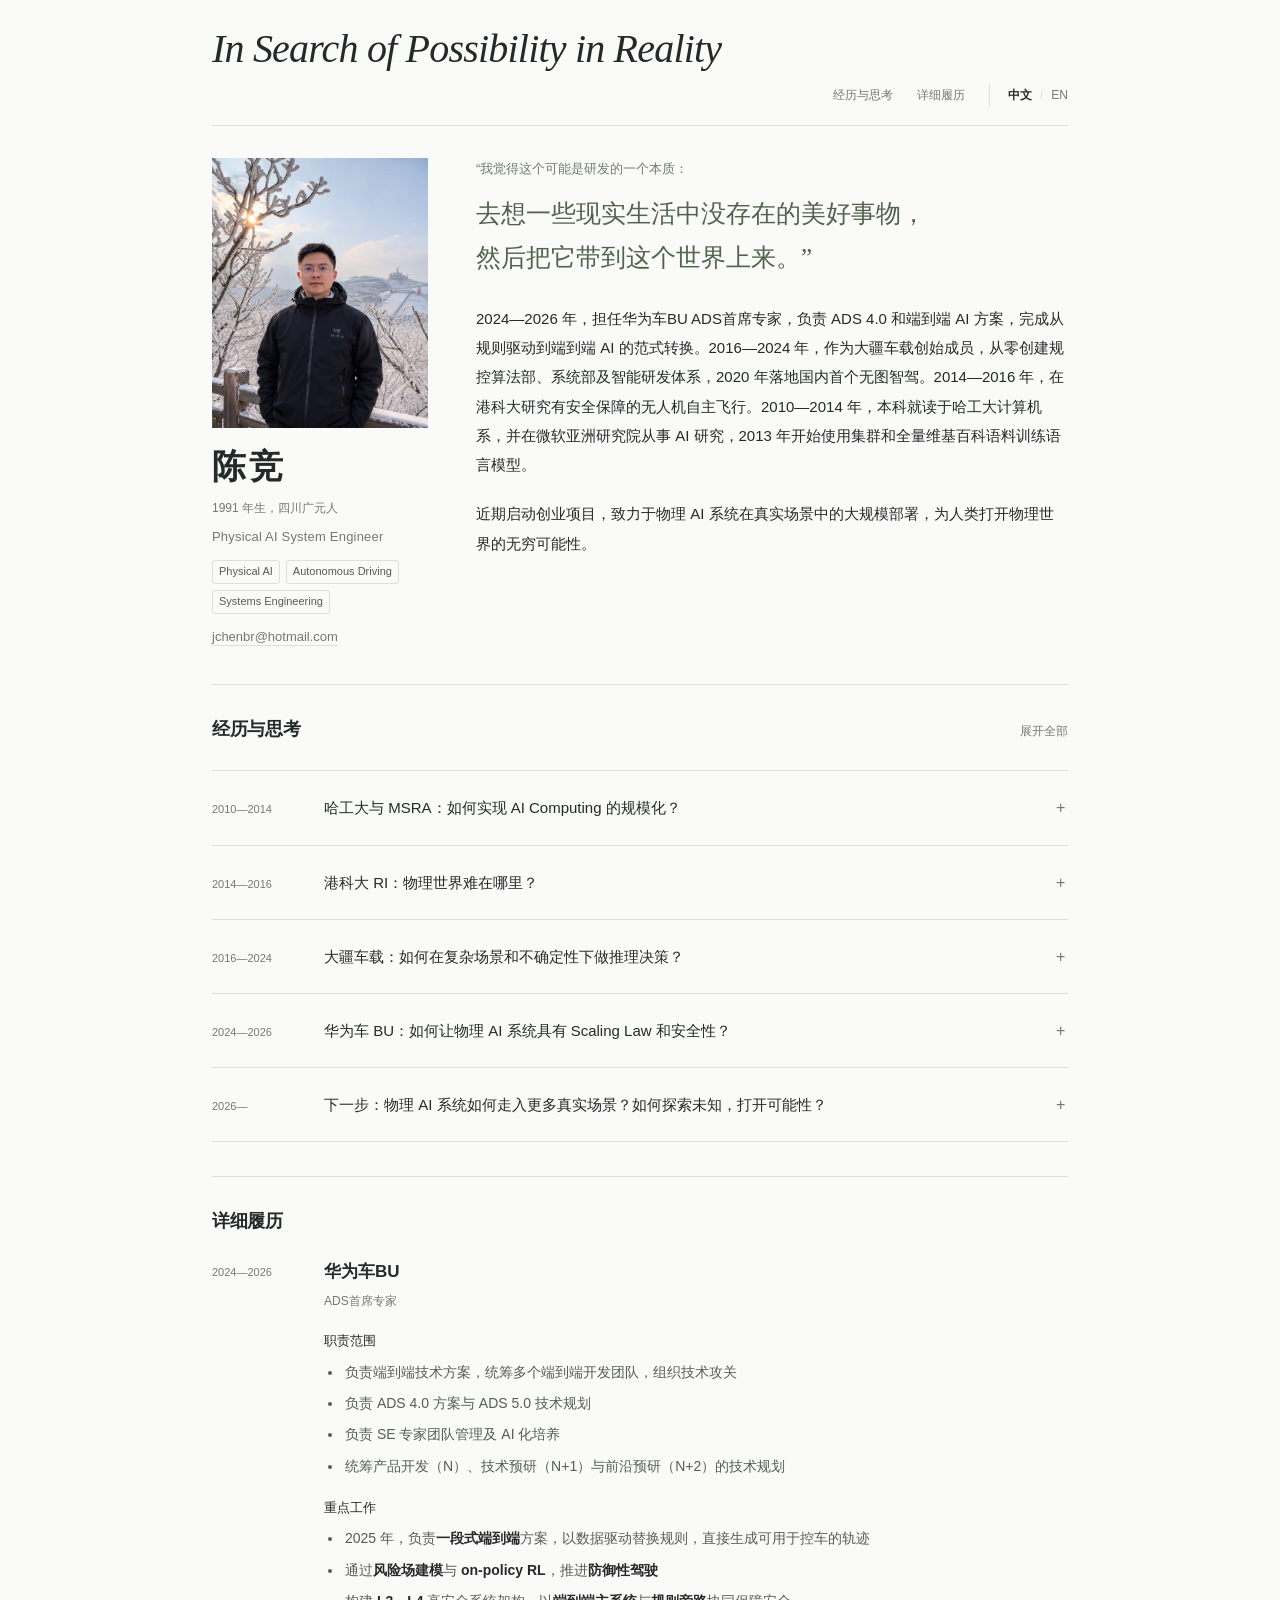
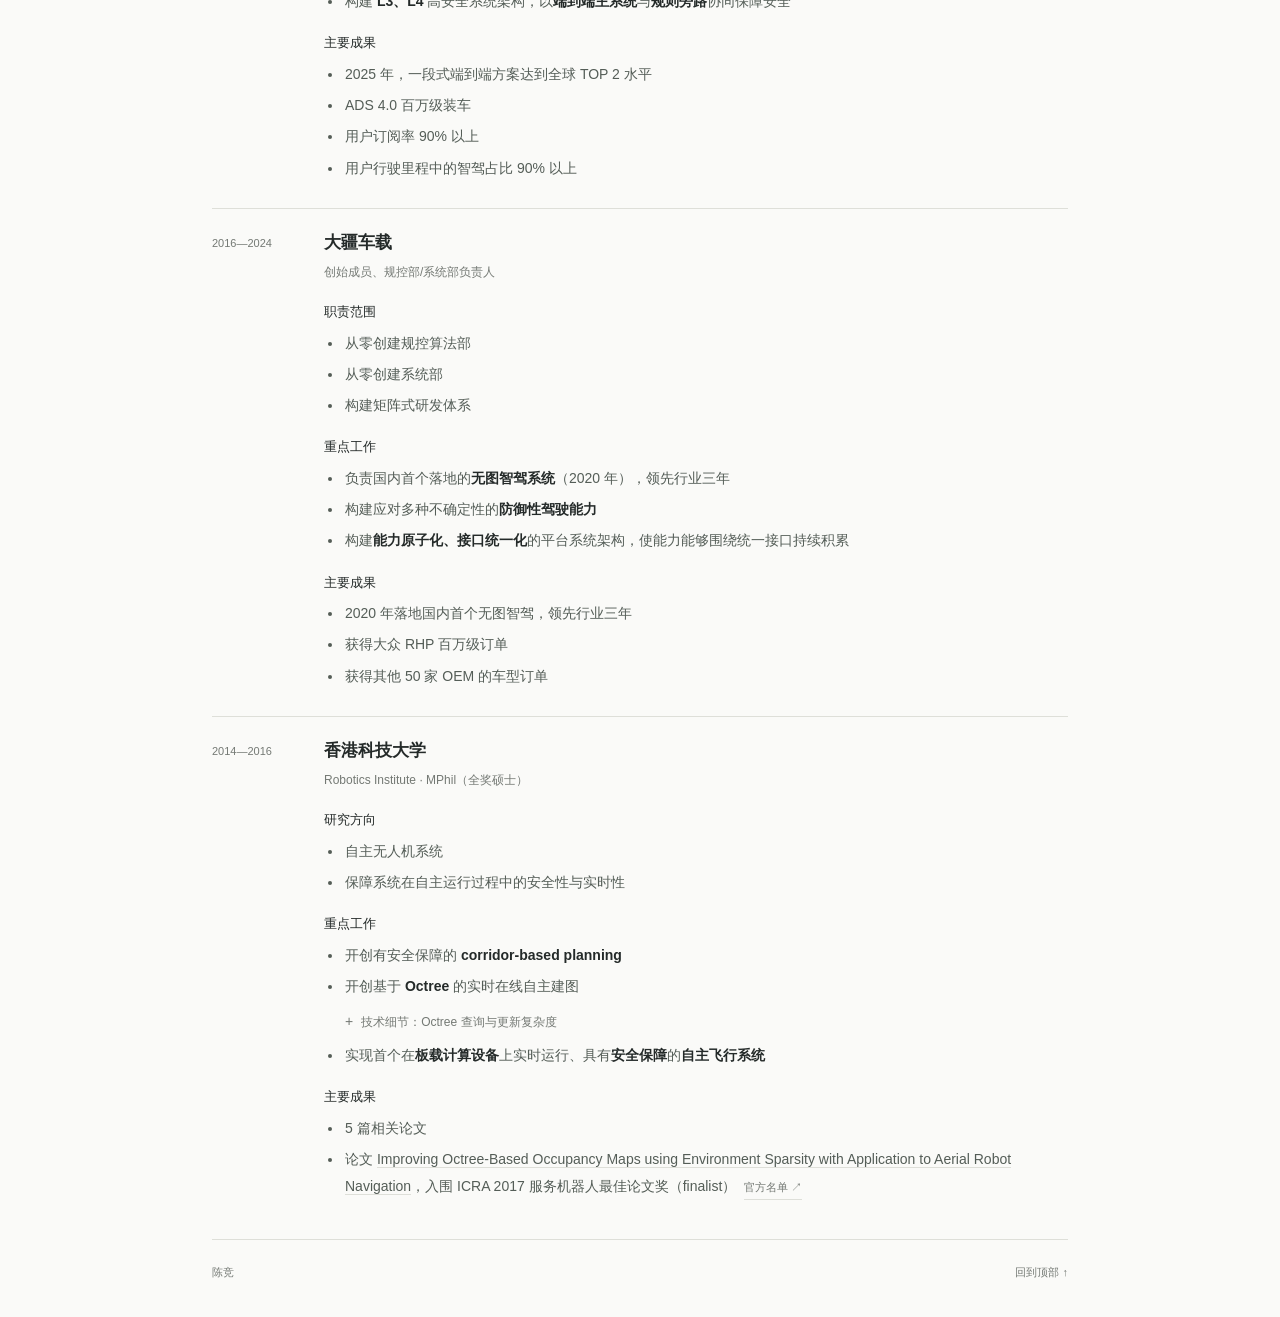
==== commit 26b552d8: "Publish dated milestones and clear responsibility wording" ====
--- a/index.html
+++ b/index.html
@@ -16,7 +16,7 @@
 <!-- 引言逐字据旧 BP 第 2 页：tmp/people_restore/candidate.pptx；已核对 tmp/people_restore/render/page-02.png。尚未核对晚点原采访截图。 -->
 <figure class="quote-block"><blockquote><p class="quote-lead">“我觉得这个可能是研发的一个本质：</p><p class="quote-main"><span>去想一些现实生活中没存在的美好事物，</span><span>然后把它带到这个世界上来。”</span></p></blockquote></figure>
 <div class="intro-description">
-<p><span class="year-range">2024—2026 年</span>，担任华为车BU ADS首席专家，负责 ADS 4.0 和端到端 AI 方案，推动从规则驱动到端到端 AI 的范式转换。<span class="year-range">2016—2024 年</span>，作为大疆车载创始成员，从零创建规控算法部、系统部及智能研发体系，2020 年落地国内首个无图智驾。<span class="year-range">2014—2016 年</span>，在港科大研究有安全保障的无人机自主飞行。<span class="year-range">2010—2014 年</span>，本科就读于哈工大计算机系，并在微软亚洲研究院从事 AI 研究，2013 年开始使用集群和全量维基百科语料训练语言模型。</p>
+<p><span class="year-range">2024—2026 年</span>，担任华为车BU ADS首席专家，负责 ADS 4.0 和端到端 AI 方案，完成从规则驱动到端到端 AI 的范式转换。<span class="year-range">2016—2024 年</span>，作为大疆车载创始成员，从零创建规控算法部、系统部及智能研发体系，2020 年落地国内首个无图智驾。<span class="year-range">2014—2016 年</span>，在港科大研究有安全保障的无人机自主飞行。<span class="year-range">2010—2014 年</span>，本科就读于哈工大计算机系，并在微软亚洲研究院从事 AI 研究，2013 年开始使用集群和全量维基百科语料训练语言模型。</p>
 <p class="thesis">近期启动创业项目，致力于物理 AI 系统在真实场景中的大规模部署，为人类打开物理世界的无穷可能性。</p>
 </div>
 </div></div></section>
@@ -111,7 +111,7 @@
 <h3>这些工作带来了什么成果？</h3>
 <p><strong>技术落地与商业成果：</strong></p>
 <ul>
-<li><strong>技术落地：</strong>2020 年，我们做出了<strong class="accent">国内首个无图智驾系统</strong>，领先行业三年，推动了无图智驾的产业落地。</li>
+<li><strong>技术落地：</strong>我负责的<strong class="accent">国内首个无图智驾系统</strong>于 2020 年落地，领先行业三年。</li>
 <li><strong>商业成果：</strong>拿下中国首个自动驾驶大单——大众 RHP 项目的<strong class="accent">百万级订单</strong>，为公司带来了重要的业务成果。</li>
 </ul>
 </div></details>
@@ -128,7 +128,7 @@
 <li><strong>模型如何表征世界的全部可能性？</strong><p><strong>用生成式模型（Generative Model）打开表征空间（Representation Space）。</strong></p><p>之前方案的核心问题是<strong>模型的表征能力不足</strong>：大量真实数据中可以做出的行为，也无法被有效表征。因此，首先要突破这一限制，让模型能够表达<strong>Hyperspace</strong>中更丰富的状态与行为。</p></li>
 <li><strong>如何在表征空间内学到数据分布？</strong><p><strong>以交叉熵（Cross-Entropy）为目标进行自监督学习（Self-Supervised Learning）。</strong></p><p>之前方案在同一学习过程中需要监督<strong>多个复杂目标</strong>，学习数据分布与满足其他目标混在一起。我的调整是将<strong>其他目标移到后训练</strong>，让<strong>预训练专注于学习数据分布</strong>，在表征空间内刻画数据所反映的<strong>Embedding Space</strong>。</p></li>
 </ul>
-<p>沿着这条路径，我推动<strong>一段式端到端</strong>，以<strong>数据驱动</strong>替换主链路中的手写规则，<strong>直接输出可用于控车的轨迹</strong>。</p>
+<p>沿着这条路径，2025 年，我负责<strong>一段式端到端方案</strong>，以<strong>数据驱动</strong>替换主链路中的手写规则，<strong>直接输出可用于控车的轨迹</strong>。</p>
 <h3>如何保证安全？</h3>
 <p><strong>通过价值对齐，让模型按产品价值与安全要求选择行为。</strong></p>
 <p class="scenario" data-scenario="merging-alignment">同样是并入缓慢车流，真实数据里有人等待合适间隙，也有人挤进很小的空隙，迫使后车急刹。模型会接触到这些不同的行为分布，但数据中存在的行为，并不都适合产品采用。后训练需要让系统依据安全、舒适性和通行目标，选择合适的行为。</p>
@@ -195,9 +195,9 @@
 <h4>职责范围</h4>
 <ul><li>负责端到端技术方案，统筹多个端到端开发团队，组织技术攻关</li><li>负责 ADS 4.0 方案与 ADS 5.0 技术规划</li><li>负责 SE 专家团队管理及 AI 化培养</li><li>统筹产品开发（N）、技术预研（N+1）与前沿预研（N+2）的技术规划</li></ul>
 <h4>重点工作</h4>
-<ul><li>推动<strong>一段式端到端</strong>方案，以数据驱动替换规则，直接生成可用于控车的轨迹</li><li>通过<strong>风险场建模</strong>与 <strong>on-policy RL</strong>，推进<strong>防御性驾驶</strong></li><li>构建 <strong>L3、L4</strong> 高安全系统架构，以<strong>端到端主系统</strong>与<strong>规则旁路</strong>协同保障安全</li></ul>
+<ul><li>2025 年，负责<strong>一段式端到端</strong>方案，以数据驱动替换规则，直接生成可用于控车的轨迹</li><li>通过<strong>风险场建模</strong>与 <strong>on-policy RL</strong>，推进<strong>防御性驾驶</strong></li><li>构建 <strong>L3、L4</strong> 高安全系统架构，以<strong>端到端主系统</strong>与<strong>规则旁路</strong>协同保障安全</li></ul>
 <h4>主要成果</h4>
-<ul class="resume-outcomes"><li>一段式端到端方案达到全球 TOP 2 水平</li><li>ADS 4.0 百万级装车</li><li>用户订阅率 90% 以上</li><li>用户行驶里程中的智驾占比 90% 以上</li></ul>
+<ul class="resume-outcomes"><li>2025 年，一段式端到端方案达到全球 TOP 2 水平</li><li>ADS 4.0 百万级装车</li><li>用户订阅率 90% 以上</li><li>用户行驶里程中的智驾占比 90% 以上</li></ul>
 </div>
 </article>
 <article class="resume-entry" aria-labelledby="resume-dji-title">
@@ -208,7 +208,7 @@
 <h4>职责范围</h4>
 <ul><li>从零创建规控算法部</li><li>从零创建系统部</li><li>构建矩阵式研发体系</li></ul>
 <h4>重点工作</h4>
-<ul><li>主导国内首个<strong>无图智驾系统</strong>的实际部署</li><li>构建应对多种不确定性的<strong>防御性驾驶能力</strong></li><li>构建<strong>能力原子化、接口统一化</strong>的平台系统架构，使能力能够围绕统一接口持续积累</li></ul>
+<ul><li>负责国内首个落地的<strong>无图智驾系统</strong>（2020 年），领先行业三年</li><li>构建应对多种不确定性的<strong>防御性驾驶能力</strong></li><li>构建<strong>能力原子化、接口统一化</strong>的平台系统架构，使能力能够围绕统一接口持续积累</li></ul>
 <h4>主要成果</h4>
 <ul class="resume-outcomes"><li>2020 年落地国内首个无图智驾，领先行业三年</li><li>获得大众 RHP 百万级订单</li><li>获得其他 50 家 OEM 的车型订单</li></ul>
 </div>
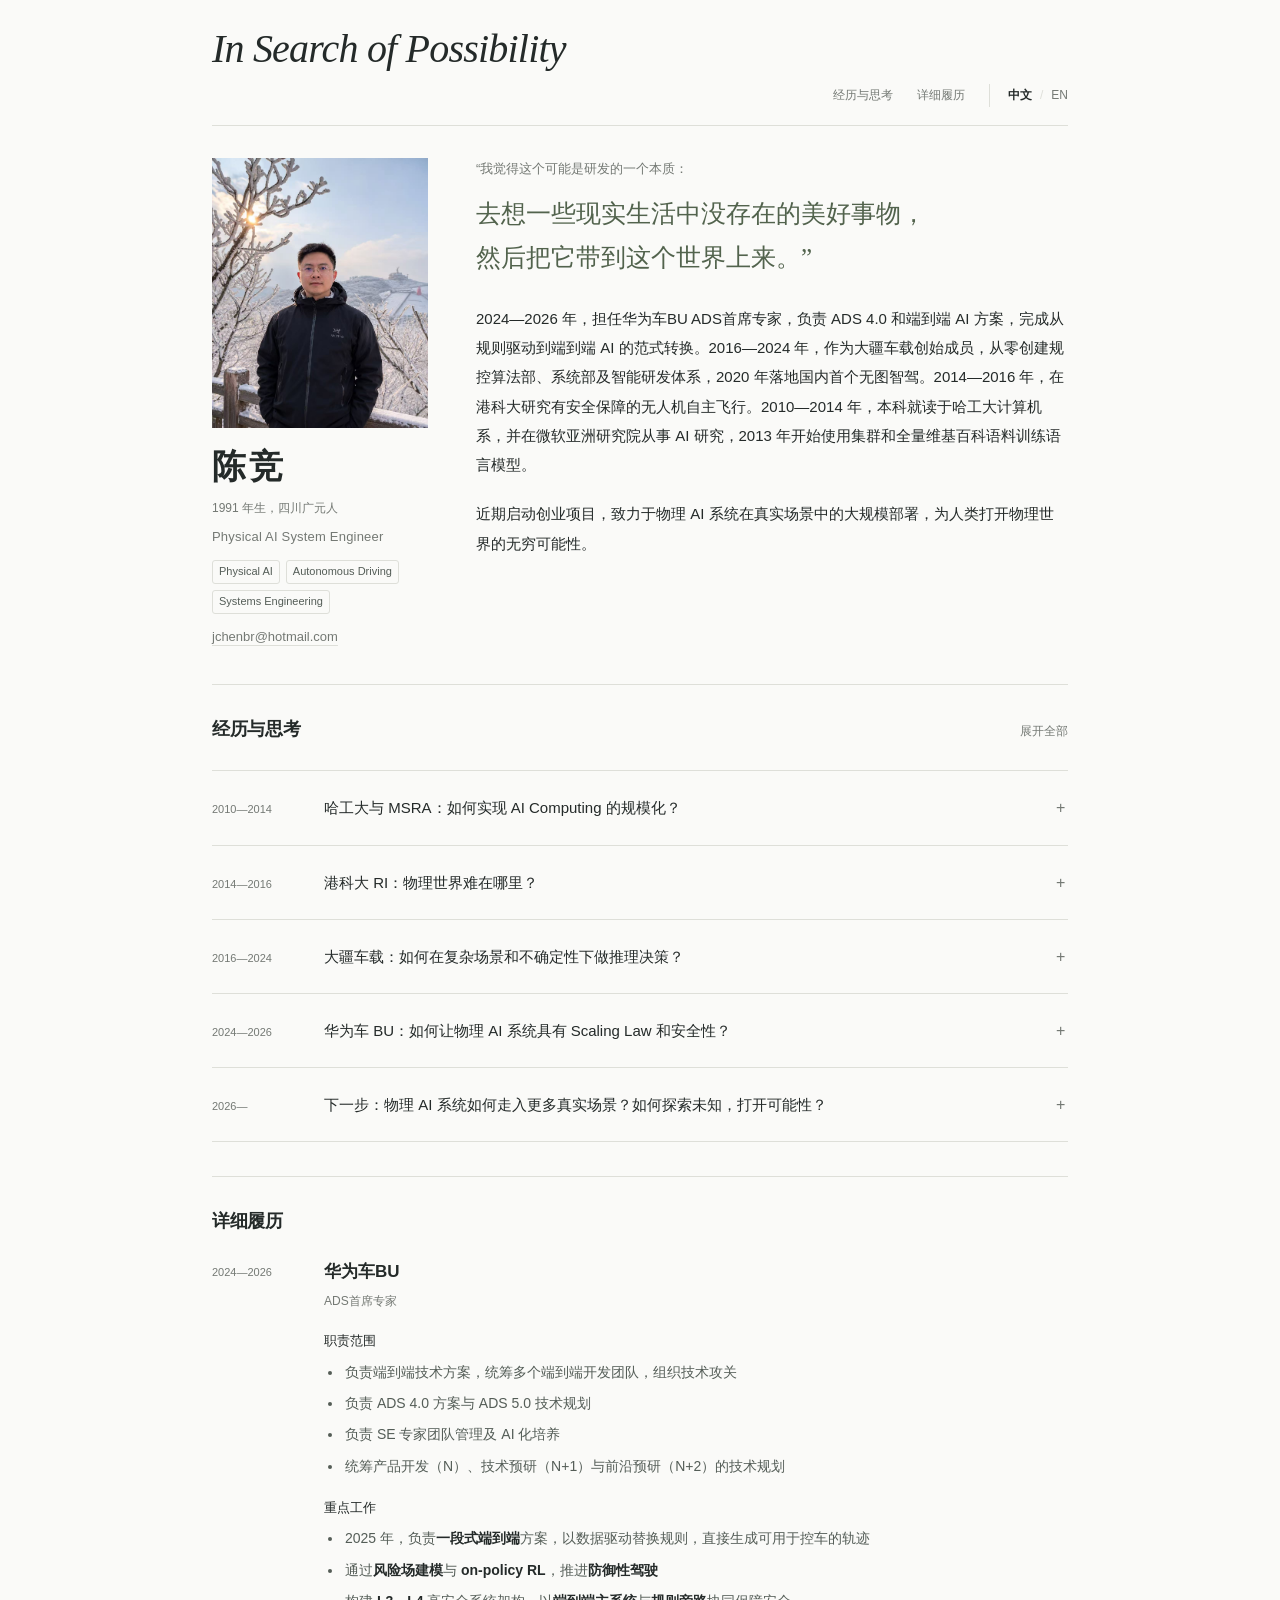
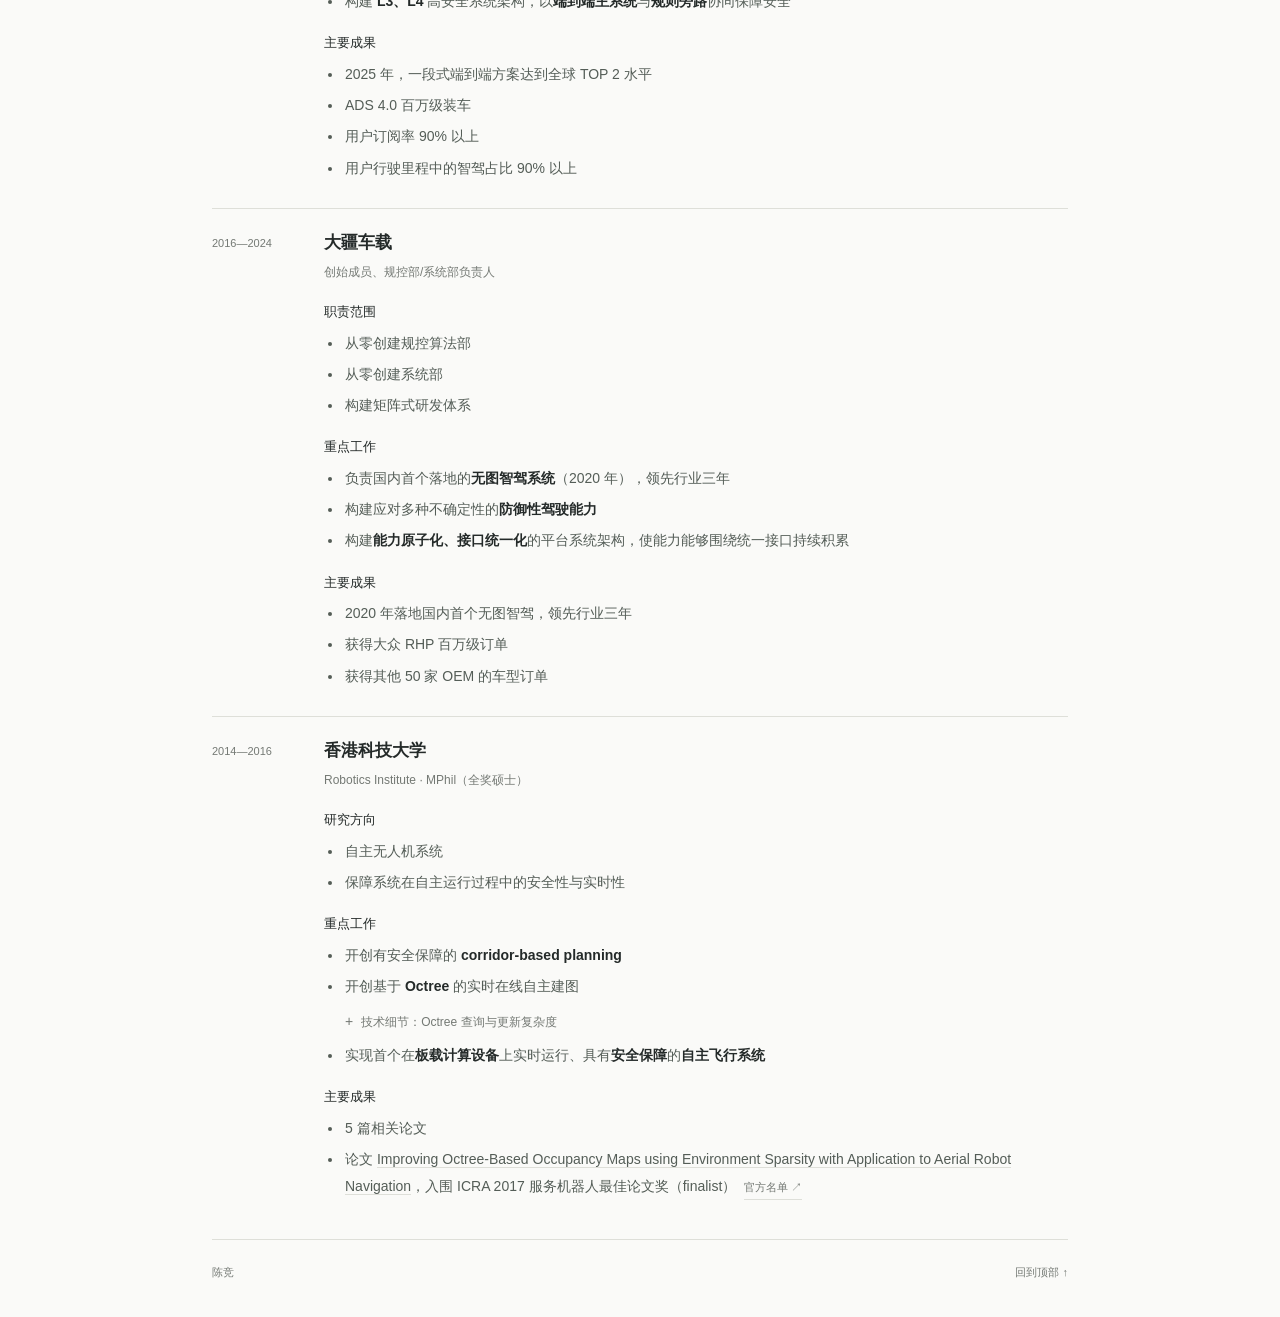
==== commit af7d0429: "Publish shortened personal website title" ====
--- a/index.html
+++ b/index.html
@@ -2,12 +2,12 @@
 <html lang="zh-CN">
 <head>
 <meta charset="utf-8"><meta name="viewport" content="width=device-width,initial-scale=1">
-<title>In Search of Possibility in Reality</title>
+<title>In Search of Possibility</title>
 <meta name="description" content="陈竞，醒物创始人，1991年生，四川广元人。从AI Computing、无人机自主飞行、无图智驾到ADS 4.0，关于物理AI系统、复杂性与不确定性的经历与思考。">
 <meta name="theme-color" content="#fafaf8"><link rel="canonical" href="https://chenjing.net/"><link rel="alternate" hreflang="zh-CN" href="https://chenjing.net/"><link rel="alternate" hreflang="en" href="https://chenjing.net/en.html"><link rel="stylesheet" href="styles.css?hash=75ebc222e5">
 </head>
 <body><a class="skip" href="#main">跳到正文</a><div class="page">
-<header class="header"><h1 class="page-title"><a class="home" href="#main">In Search of Possibility in Reality</a></h1><nav aria-label="主导航"><a href="#journey">经历与思考</a><a href="#resume">详细履历</a><span class="language-switch" aria-label="语言"><a href="index.html" lang="zh-CN" aria-current="page">中文</a><span aria-hidden="true">/</span><a href="en.html" lang="en" hreflang="en">EN</a></span></nav></header>
+<header class="header"><h1 class="page-title"><a class="home" href="#main">In Search of Possibility</a></h1><nav aria-label="主导航"><a href="#journey">经历与思考</a><a href="#resume">详细履历</a><span class="language-switch" aria-label="语言"><a href="index.html" lang="zh-CN" aria-current="page">中文</a><span aria-hidden="true">/</span><a href="en.html" lang="en" hreflang="en">EN</a></span></nav></header>
 <main id="main">
 <section class="intro" aria-labelledby="name">
 <div class="hero">
